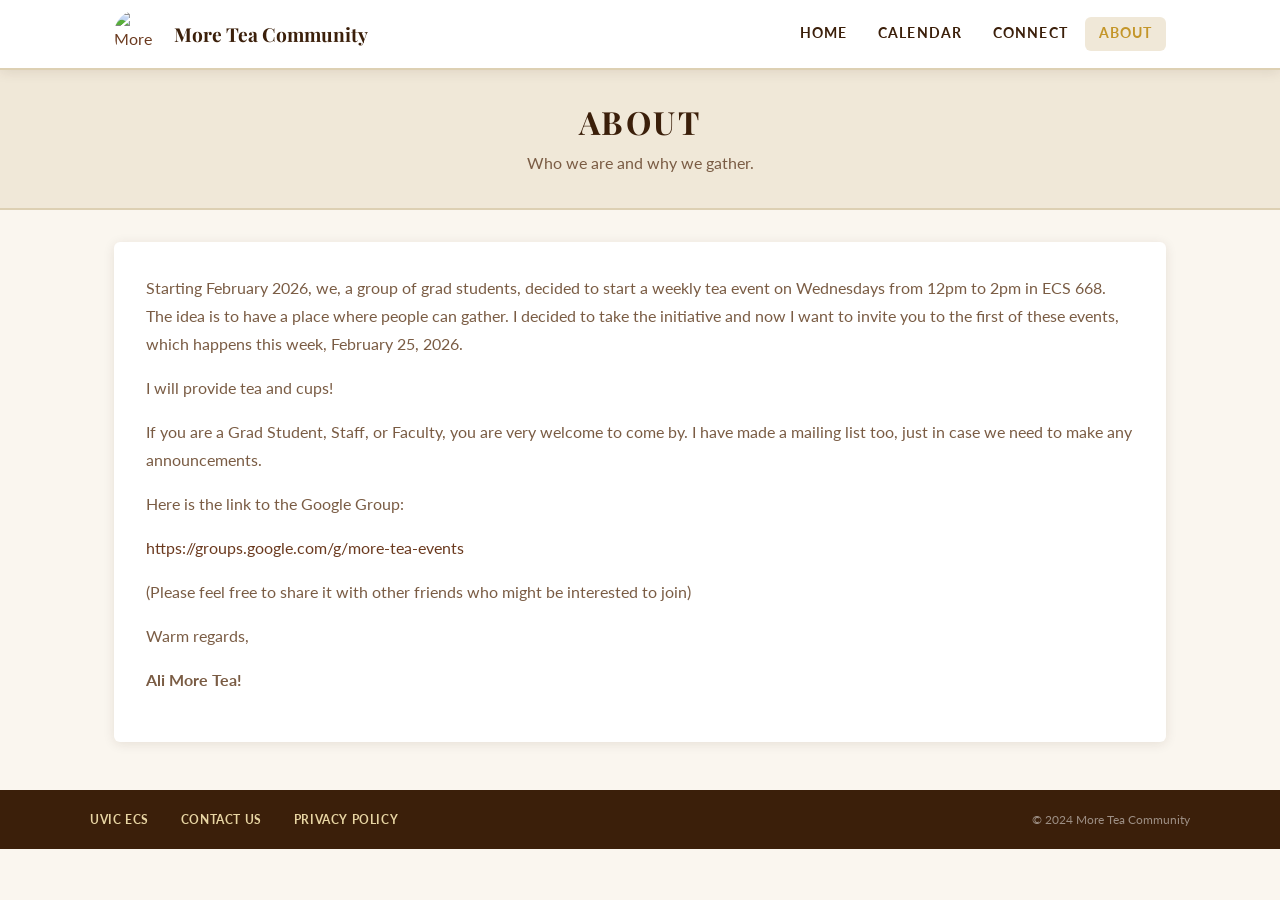
==== docs/about.html @ a793ab93 "Move about photo to homepage sidebar only - index.html: about card shows photo only, no text - about" ====
<!DOCTYPE html>
<html lang="en">
<head>
  <meta charset="UTF-8">
  <meta name="viewport" content="width=device-width, initial-scale=1">
  <title>About - More Tea Community</title>
  <link rel="preconnect" href="https://fonts.googleapis.com">
  <link rel="preconnect" href="https://fonts.gstatic.com" crossorigin>
  <link href="https://fonts.googleapis.com/css2?family=Playfair+Display:wght@400;700&family=Lato:wght@300;400;700&display=swap" rel="stylesheet">
  <link rel="stylesheet" href="css/style.css">
</head>
<body>

  <!-- NAVBAR -->
  <nav class="navbar">
    <div class="nav-container">
      <a href="index.html" class="nav-brand">
        <img src="images/logo.png" alt="More Tea Community Logo" class="nav-logo">
        <span class="nav-title">More Tea Community</span>
      </a>
      <button class="hamburger" id="hamburger" aria-label="Open menu" aria-expanded="false">
        <span></span><span></span><span></span>
      </button>
      <ul class="nav-links" id="nav-links">
        <li><a href="index.html">Home</a></li>
        <li><a href="calendar.html">Calendar</a></li>
        <li><a href="connect.html">Connect</a></li>
        <li><a href="about.html" class="active">About</a></li>
      </ul>
    </div>
  </nav>

  <!-- PAGE HERO -->
  <div class="page-hero">
    <h1>About</h1>
    <p>Who we are and why we gather.</p>
  </div>

  <!-- ABOUT CONTENT -->
  <div class="page-container full-width">
    <div class="about-content">

      <p>
        Starting February 2026, we, a group of grad students, decided to start a weekly tea event
        on Wednesdays from 12pm to 2pm in ECS 668. The idea is to have a place where people can gather.
        I decided to take the initiative and now I want to invite you to the first of these events,
        which happens this week, February 25, 2026.
      </p>

      <p>I will provide tea and cups!</p>

      <p>
        If you are a Grad Student, Staff, or Faculty, you are very welcome to come by.
        I have made a mailing list too, just in case we need to make any announcements.
      </p>

      <p>Here is the link to the Google Group:</p>

      <p>
        <a href="https://groups.google.com/g/more-tea-events" target="_blank" rel="noopener">
          https://groups.google.com/g/more-tea-events
        </a>
      </p>

      <p>(Please feel free to share it with other friends who might be interested to join)</p>

      <p>Warm regards,</p>
      <p><strong>Ali More Tea!</strong></p>

    </div>
  </div>

  <!-- FOOTER -->
  <footer>
    <div class="footer-container">
      <a href="https://www.uvic.ca/ecs/" target="_blank" rel="noopener">UVIC ECS</a>
      <a href="connect.html">Contact Us</a>
      <a href="#">Privacy Policy</a>
      <span>&copy; 2024 More Tea Community</span>
    </div>
  </footer>

  <script src="js/nav.js"></script>
</body>
</html>
---- docs/css/style.css ----
/* =============================================
   CSS VARIABLES
   ============================================= */
:root {
  --cream:       #faf6ef;
  --cream-dark:  #f0e8d8;
  --brown-dark:  #3b1f0a;
  --brown-mid:   #6b3a1f;
  --brown-light: #9c6644;
  --gold:        #c4962a;
  --gold-light:  #e8d5a3;
  --border:      #ddd0b3;
  --white:       #ffffff;
  --text:        #2e1a0e;
  --text-light:  #7a5c44;

  --font-heading: 'Playfair Display', Georgia, serif;
  --font-body:    'Lato', 'Helvetica Neue', Arial, sans-serif;

  --max-width: 1100px;
  --nav-height: 70px;
  --radius: 6px;
  --shadow: 0 2px 12px rgba(59, 31, 10, 0.10);
}

/* =============================================
   RESET & BASE
   ============================================= */
*, *::before, *::after {
  box-sizing: border-box;
  margin: 0;
  padding: 0;
}

html {
  font-size: 16px;
  scroll-behavior: smooth;
}

body {
  font-family: var(--font-body);
  background-color: var(--cream);
  color: var(--text);
  line-height: 1.6;
}

img {
  max-width: 100%;
  display: block;
}

a {
  color: var(--brown-mid);
  text-decoration: none;
}

a:hover {
  color: var(--gold);
}

h1, h2, h3, h4 {
  font-family: var(--font-heading);
  color: var(--brown-dark);
  line-height: 1.25;
}

/* =============================================
   NAVBAR
   ============================================= */
.navbar {
  position: sticky;
  top: 0;
  z-index: 100;
  background-color: var(--white);
  border-bottom: 2px solid var(--border);
  height: var(--nav-height);
  box-shadow: var(--shadow);
}

.nav-container {
  max-width: var(--max-width);
  margin: 0 auto;
  padding: 0 1.5rem;
  height: 100%;
  display: flex;
  align-items: center;
  justify-content: space-between;
}

.nav-brand {
  display: flex;
  align-items: center;
  gap: 0.75rem;
  text-decoration: none;
}

.nav-logo {
  height: 48px;
  width: 48px;
  border-radius: 50%;
  object-fit: cover;
}

.nav-title {
  font-family: var(--font-heading);
  font-size: 1.2rem;
  color: var(--brown-dark);
  font-weight: 700;
}

.nav-links {
  list-style: none;
  display: flex;
  gap: 0.25rem;
}

.nav-links a {
  display: block;
  padding: 0.4rem 0.85rem;
  font-size: 0.85rem;
  font-weight: 700;
  letter-spacing: 0.08em;
  text-transform: uppercase;
  color: var(--brown-dark);
  border-radius: var(--radius);
  transition: background 0.2s, color 0.2s;
}

.nav-links a:hover,
.nav-links a.active {
  background-color: var(--cream-dark);
  color: var(--gold);
}

/* Hamburger button - hidden on desktop */
.hamburger {
  display: none;
  flex-direction: column;
  justify-content: space-between;
  width: 26px;
  height: 18px;
  background: none;
  border: none;
  cursor: pointer;
  padding: 0;
}

.hamburger span {
  display: block;
  height: 2px;
  width: 100%;
  background-color: var(--brown-dark);
  border-radius: 2px;
  transition: transform 0.25s, opacity 0.25s;
}

.hamburger.active span:nth-child(1) { transform: translateY(8px) rotate(45deg); }
.hamburger.active span:nth-child(2) { opacity: 0; }
.hamburger.active span:nth-child(3) { transform: translateY(-8px) rotate(-45deg); }

/* =============================================
   HERO
   ============================================= */
.hero {
  width: 100%;
  min-height: 260px;
  display: flex;
  align-items: center;
  justify-content: center;
  text-align: center;
  padding: 3rem 1.5rem;

  background: linear-gradient(rgba(30,10,0,0.45), rgba(30,10,0,0.45)),
              url('../images/hero.png') center / cover no-repeat;
}

.hero-content h1 {
  font-family: var(--font-heading);
  font-size: clamp(1.6rem, 4vw, 2.8rem);
  color: var(--white);
  text-transform: uppercase;
  letter-spacing: 0.06em;
  margin-bottom: 0.5rem;
  text-shadow: 0 2px 8px rgba(0,0,0,0.4);
}

.hero-content p {
  font-size: clamp(1rem, 2vw, 1.25rem);
  color: var(--gold-light);
  margin-bottom: 0.25rem;
}

.hero-sub {
  font-size: 0.9rem !important;
  color: rgba(255,255,255,0.75) !important;
  margin-top: 0.5rem !important;
}

/* =============================================
   PAGE LAYOUT (2-column: main + sidebar)
   ============================================= */
.page-container {
  max-width: var(--max-width);
  margin: 2rem auto;
  padding: 0 1.5rem;
  display: grid;
  grid-template-columns: 1fr 300px;
  gap: 2rem;
  align-items: start;
}

.page-container.full-width {
  grid-template-columns: 1fr;
}

/* =============================================
   SECTION HEADINGS
   ============================================= */
.section-header {
  display: flex;
  align-items: center;
  justify-content: space-between;
  margin-bottom: 1rem;
  padding-bottom: 0.5rem;
  border-bottom: 2px solid var(--border);
}

.section-header h2 {
  font-size: 1.1rem;
  font-weight: 700;
  letter-spacing: 0.1em;
  text-transform: uppercase;
  color: var(--brown-dark);
}

/* =============================================
   CALENDAR
   ============================================= */
.calendar-section {
  background: var(--white);
  border-radius: var(--radius);
  padding: 1.5rem;
  box-shadow: var(--shadow);
}

.cal-nav {
  display: flex;
  align-items: center;
  gap: 0.75rem;
}

.cal-nav button {
  background: none;
  border: 1px solid var(--border);
  border-radius: var(--radius);
  width: 32px;
  height: 32px;
  cursor: pointer;
  font-size: 1.2rem;
  color: var(--brown-mid);
  display: flex;
  align-items: center;
  justify-content: center;
  transition: background 0.2s;
}

.cal-nav button:hover {
  background: var(--cream-dark);
}

#month-label {
  font-family: var(--font-heading);
  font-size: 1rem;
  font-weight: 700;
  color: var(--brown-dark);
  min-width: 140px;
  text-align: center;
}

.cal-grid {
  width: 100%;
  border-collapse: collapse;
  font-size: 0.875rem;
}

.cal-grid th {
  text-align: center;
  padding: 0.5rem 0.25rem;
  color: var(--text-light);
  font-weight: 700;
  font-size: 0.75rem;
  text-transform: uppercase;
  letter-spacing: 0.05em;
}

.cal-grid td {
  text-align: center;
  vertical-align: top;
  padding: 0.25rem;
  border: 1px solid var(--border);
  height: 52px;
  width: calc(100% / 7);
  cursor: default;
}

.cal-day {
  display: inline-block;
  width: 28px;
  height: 28px;
  line-height: 28px;
  border-radius: 50%;
  font-size: 0.875rem;
  color: var(--text);
}

.cal-grid td.other-month .cal-day {
  color: var(--border);
}

.cal-grid td.today .cal-day {
  background-color: var(--gold-light);
  color: var(--brown-dark);
  font-weight: 700;
}

.cal-grid td.has-event {
  cursor: pointer;
}

.cal-grid td.has-event .cal-day {
  background-color: var(--brown-dark);
  color: var(--white);
  font-weight: 700;
}

.cal-grid td.has-event:hover .cal-day {
  background-color: var(--gold);
}

.event-dot-row {
  display: flex;
  justify-content: center;
  gap: 3px;
  margin-top: 2px;
}

.event-dot {
  width: 5px;
  height: 5px;
  border-radius: 50%;
  background-color: var(--gold);
}

/* Event popup */
.event-popup {
  position: fixed;
  z-index: 200;
  background: var(--white);
  border: 1px solid var(--border);
  border-radius: var(--radius);
  box-shadow: 0 4px 20px rgba(59,31,10,0.18);
  padding: 1rem 1.25rem;
  max-width: 280px;
  min-width: 220px;
  display: none;
}

.event-popup.visible {
  display: block;
}

.event-popup-title {
  font-family: var(--font-heading);
  font-size: 1rem;
  color: var(--brown-dark);
  margin-bottom: 0.4rem;
}

.event-popup-detail {
  font-size: 0.82rem;
  color: var(--text-light);
  margin-bottom: 0.2rem;
}

.event-popup-close {
  position: absolute;
  top: 0.5rem;
  right: 0.6rem;
  background: none;
  border: none;
  cursor: pointer;
  font-size: 1rem;
  color: var(--text-light);
  line-height: 1;
}

.event-popup-close:hover {
  color: var(--brown-dark);
}

/* =============================================
   SIDEBAR
   ============================================= */
.sidebar {
  display: flex;
  flex-direction: column;
  gap: 1.5rem;
}

.sidebar-card {
  background: var(--white);
  border-radius: var(--radius);
  padding: 1.25rem;
  box-shadow: var(--shadow);
}

.sidebar-card h3 {
  font-size: 0.85rem;
  font-weight: 700;
  letter-spacing: 0.1em;
  text-transform: uppercase;
  color: var(--brown-dark);
  margin-bottom: 0.75rem;
  padding-bottom: 0.5rem;
  border-bottom: 2px solid var(--border);
}

.sidebar-card p {
  font-size: 0.85rem;
  color: var(--text-light);
  margin-bottom: 0.5rem;
}

/* =============================================
   FORMS
   ============================================= */
.join-form {
  display: flex;
  flex-direction: column;
  gap: 0.5rem;
  margin-bottom: 0.75rem;
}

.join-form label {
  font-size: 0.78rem;
  font-weight: 700;
  color: var(--brown-dark);
  text-transform: uppercase;
  letter-spacing: 0.05em;
}

.join-form input {
  padding: 0.5rem 0.75rem;
  border: 1px solid var(--border);
  border-radius: var(--radius);
  font-size: 0.875rem;
  font-family: var(--font-body);
  background: var(--cream);
  color: var(--text);
  transition: border-color 0.2s;
  min-height: 44px;
}

.join-form input:focus {
  outline: none;
  border-color: var(--gold);
}

/* =============================================
   BUTTONS
   ============================================= */
.btn {
  display: block;
  width: 100%;
  padding: 0.65rem 1rem;
  border: none;
  border-radius: var(--radius);
  font-family: var(--font-body);
  font-size: 0.8rem;
  font-weight: 700;
  letter-spacing: 0.08em;
  text-transform: uppercase;
  text-align: center;
  cursor: pointer;
  transition: background 0.2s, color 0.2s, transform 0.1s;
  min-height: 44px;
}

.btn:hover {
  transform: translateY(-1px);
}

.btn-primary {
  background-color: var(--brown-dark);
  color: var(--white);
}

.btn-primary:hover {
  background-color: var(--brown-mid);
  color: var(--white);
}

.btn-instagram {
  background-color: var(--gold-light);
  color: var(--brown-dark);
  margin-top: 0.5rem;
}

.btn-instagram:hover {
  background-color: var(--gold);
  color: var(--white);
}

.read-more {
  font-size: 0.8rem;
  font-weight: 700;
  color: var(--gold);
  text-transform: uppercase;
  letter-spacing: 0.05em;
}

.read-more:hover {
  color: var(--brown-mid);
}

/* =============================================
   ABOUT CARD PHOTO
   ============================================= */
.about-card img {
  width: 100%;
  border-radius: var(--radius);
  margin-bottom: 0.75rem;
  object-fit: cover;
  max-height: 160px;
}

/* =============================================
   FOOTER
   ============================================= */
footer {
  margin-top: 3rem;
  background-color: var(--brown-dark);
  padding: 1.25rem 1.5rem;
}

.footer-container {
  max-width: var(--max-width);
  margin: 0 auto;
  display: flex;
  flex-wrap: wrap;
  align-items: center;
  gap: 1rem 2rem;
  font-size: 0.8rem;
}

footer a {
  color: var(--gold-light);
  font-weight: 700;
  text-transform: uppercase;
  letter-spacing: 0.05em;
  font-size: 0.75rem;
}

footer a:hover {
  color: var(--gold);
}

footer span {
  color: rgba(255,255,255,0.5);
  font-size: 0.75rem;
  margin-left: auto;
}

/* =============================================
   PAGE HERO (inner pages)
   ============================================= */
.page-hero {
  background-color: var(--cream-dark);
  border-bottom: 2px solid var(--border);
  padding: 2rem 1.5rem;
  text-align: center;
}

.page-hero h1 {
  font-size: clamp(1.4rem, 3vw, 2rem);
  text-transform: uppercase;
  letter-spacing: 0.08em;
}

.page-hero p {
  color: var(--text-light);
  margin-top: 0.5rem;
}

/* =============================================
   CONNECT PAGE
   ============================================= */
.connect-grid {
  display: grid;
  grid-template-columns: 1fr 1fr;
  gap: 2rem;
  margin-top: 1rem;
}

.connect-card {
  background: var(--white);
  border-radius: var(--radius);
  padding: 1.5rem;
  box-shadow: var(--shadow);
}

.connect-card h2 {
  font-size: 1rem;
  text-transform: uppercase;
  letter-spacing: 0.1em;
  margin-bottom: 0.75rem;
  padding-bottom: 0.5rem;
  border-bottom: 2px solid var(--border);
}

.connect-card p {
  font-size: 0.9rem;
  color: var(--text-light);
  margin-bottom: 0.75rem;
}

.connect-form label {
  display: block;
  font-size: 0.78rem;
  font-weight: 700;
  color: var(--brown-dark);
  text-transform: uppercase;
  letter-spacing: 0.05em;
  margin-bottom: 0.25rem;
  margin-top: 0.75rem;
}

.connect-form input,
.connect-form textarea {
  width: 100%;
  padding: 0.5rem 0.75rem;
  border: 1px solid var(--border);
  border-radius: var(--radius);
  font-size: 0.875rem;
  font-family: var(--font-body);
  background: var(--cream);
  color: var(--text);
  transition: border-color 0.2s;
  min-height: 44px;
}

.connect-form textarea {
  min-height: 100px;
  resize: vertical;
}

.connect-form input:focus,
.connect-form textarea:focus {
  outline: none;
  border-color: var(--gold);
}

.connect-form .btn {
  margin-top: 1rem;
}

.social-links {
  display: flex;
  flex-direction: column;
  gap: 0.75rem;
  margin-top: 0.75rem;
}

/* =============================================
   ABOUT PAGE
   ============================================= */
.about-content {
  background: var(--white);
  border-radius: var(--radius);
  padding: 2rem;
  box-shadow: var(--shadow);
}

.about-content h2 {
  font-size: 1.4rem;
  margin-bottom: 1rem;
}

.about-content p {
  color: var(--text-light);
  margin-bottom: 1rem;
  line-height: 1.75;
}

.about-photos {
  display: grid;
  grid-template-columns: repeat(auto-fill, minmax(220px, 1fr));
  gap: 1rem;
  margin-top: 1.5rem;
}

.about-photos img {
  width: 100%;
  border-radius: var(--radius);
  object-fit: cover;
  height: 180px;
}

/* =============================================
   ARCHIVE PAGE
   ============================================= */
.archive-list {
  display: flex;
  flex-direction: column;
  gap: 1rem;
}

.archive-item {
  background: var(--white);
  border-radius: var(--radius);
  padding: 1.25rem 1.5rem;
  box-shadow: var(--shadow);
  display: flex;
  gap: 1.5rem;
  align-items: flex-start;
}

.archive-date {
  min-width: 60px;
  text-align: center;
  background: var(--brown-dark);
  color: var(--white);
  border-radius: var(--radius);
  padding: 0.5rem;
}

.archive-date .day {
  display: block;
  font-size: 1.4rem;
  font-family: var(--font-heading);
  font-weight: 700;
  line-height: 1;
}

.archive-date .month {
  display: block;
  font-size: 0.7rem;
  text-transform: uppercase;
  letter-spacing: 0.05em;
  color: var(--gold-light);
}

.archive-info h3 {
  font-size: 1rem;
  margin-bottom: 0.25rem;
}

.archive-info p {
  font-size: 0.85rem;
  color: var(--text-light);
}

/* =============================================
   MEDIA QUERIES - TABLET (601px - 1024px)
   ============================================= */
@media (max-width: 1024px) {
  .page-container {
    grid-template-columns: 1fr 260px;
  }

  .connect-grid {
    grid-template-columns: 1fr;
  }
}

/* =============================================
   MEDIA QUERIES - MOBILE (max 600px)
   ============================================= */
@media (max-width: 600px) {
  /* Navbar: show hamburger, hide links by default */
  .hamburger {
    display: flex;
  }

  .nav-links {
    display: none;
    position: absolute;
    top: var(--nav-height);
    left: 0;
    right: 0;
    background: var(--white);
    border-bottom: 2px solid var(--border);
    flex-direction: column;
    padding: 0.75rem 1rem;
    gap: 0;
    box-shadow: var(--shadow);
  }

  .nav-links.open {
    display: flex;
  }

  .nav-links a {
    padding: 0.75rem 0.5rem;
    border-radius: 0;
    border-bottom: 1px solid var(--cream-dark);
    font-size: 0.95rem;
  }

  .nav-title {
    font-size: 1rem;
  }

  /* Single column layout */
  .page-container {
    grid-template-columns: 1fr;
    gap: 1.5rem;
  }

  /* Sidebar stacks below main content */
  .sidebar {
    order: 2;
  }

  .main-content {
    order: 1;
  }

  /* Calendar: smaller cells */
  .cal-grid td {
    height: 40px;
    padding: 0.15rem;
  }

  .cal-day {
    width: 24px;
    height: 24px;
    line-height: 24px;
    font-size: 0.75rem;
  }

  .event-dot {
    width: 4px;
    height: 4px;
  }

  /* Hero */
  .hero {
    min-height: 180px;
    padding: 2rem 1rem;
  }

  /* Footer stack */
  .footer-container {
    flex-direction: column;
    align-items: flex-start;
    gap: 0.75rem;
  }

  footer span {
    margin-left: 0;
  }

  /* Archive */
  .archive-item {
    flex-direction: column;
    gap: 0.75rem;
  }

  .archive-date {
    display: flex;
    align-items: center;
    gap: 0.5rem;
    padding: 0.4rem 0.75rem;
  }

  .archive-date .day {
    font-size: 1rem;
  }
}
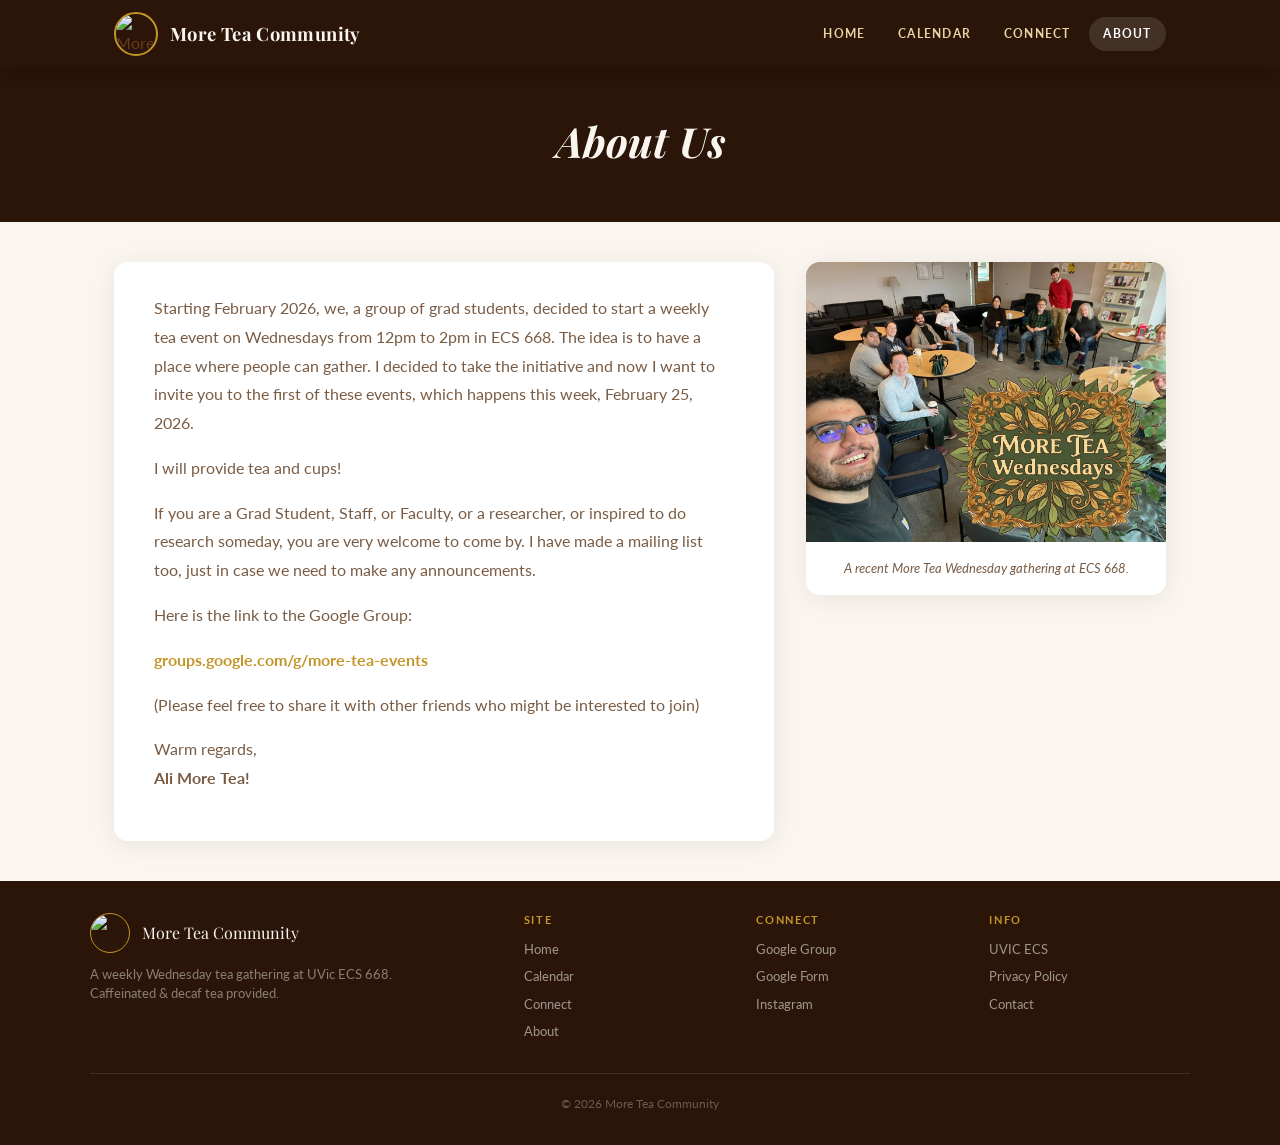
==== commit d991147c: "Fix image paths for GitHub Pages Copy images into docs/images/ and update all references — ../main_p" ====
--- a/docs/about.html
+++ b/docs/about.html
@@ -6,7 +6,7 @@
   <title>About - More Tea Community</title>
   <link rel="preconnect" href="https://fonts.googleapis.com">
   <link rel="preconnect" href="https://fonts.gstatic.com" crossorigin>
-  <link href="https://fonts.googleapis.com/css2?family=Playfair+Display:wght@400;700&family=Lato:wght@300;400;700&display=swap" rel="stylesheet">
+  <link href="https://fonts.googleapis.com/css2?family=Playfair+Display:ital,wght@0,400;0,700;1,400;1,700&family=Lato:wght@300;400;700&display=swap" rel="stylesheet">
   <link rel="stylesheet" href="css/style.css">
 </head>
 <body>
@@ -32,51 +32,68 @@
 
   <!-- PAGE HERO -->
   <div class="page-hero">
-    <h1>About</h1>
-    <p>Who we are and why we gather.</p>
+    <h1>About Us</h1>
   </div>
 
   <!-- ABOUT CONTENT -->
-  <div class="page-container full-width">
-    <div class="about-content">
+  <div class="page-container full-width" style="max-width: 1100px;">
+    <div class="about-layout">
 
-      <p>
-        Starting February 2026, we, a group of grad students, decided to start a weekly tea event
-        on Wednesdays from 12pm to 2pm in ECS 668. The idea is to have a place where people can gather.
-        I decided to take the initiative and now I want to invite you to the first of these events,
-        which happens this week, February 25, 2026.
-      </p>
+      <div class="about-body">
+        <p>Starting February 2026, we, a group of grad students, decided to start a weekly tea event on Wednesdays from 12pm to 2pm in ECS 668. The idea is to have a place where people can gather. I decided to take the initiative and now I want to invite you to the first of these events, which happens this week, February 25, 2026.</p>
+        <p>I will provide tea and cups!</p>
+        <p>If you are a Grad Student, Staff, or Faculty, or a researcher, or inspired to do research someday, you are very welcome to come by. I have made a mailing list too, just in case we need to make any announcements.</p>
+        <p>Here is the link to the Google Group:</p>
+        <p><a href="https://groups.google.com/g/more-tea-events" target="_blank" rel="noopener">groups.google.com/g/more-tea-events</a></p>
+        <p>(Please feel free to share it with other friends who might be interested to join)</p>
+        <p>Warm regards,<br><strong>Ali More Tea!</strong></p>
+      </div>
 
-      <p>I will provide tea and cups!</p>
-
-      <p>
-        If you are a Grad Student, Staff, or Faculty, you are very welcome to come by.
-        I have made a mailing list too, just in case we need to make any announcements.
-      </p>
-
-      <p>Here is the link to the Google Group:</p>
-
-      <p>
-        <a href="https://groups.google.com/g/more-tea-events" target="_blank" rel="noopener">
-          https://groups.google.com/g/more-tea-events
-        </a>
-      </p>
-
-      <p>(Please feel free to share it with other friends who might be interested to join)</p>
-
-      <p>Warm regards,</p>
-      <p><strong>Ali More Tea!</strong></p>
+      <div>
+        <div class="about-photo-card">
+          <img src="images/about_us_photo.jpg" alt="More Tea Community gathering">
+          <p class="about-photo-caption">A recent More Tea Wednesday gathering at ECS 668.</p>
+        </div>
+      </div>
 
     </div>
   </div>
 
   <!-- FOOTER -->
   <footer>
-    <div class="footer-container">
-      <a href="https://www.uvic.ca/ecs/" target="_blank" rel="noopener">UVIC ECS</a>
-      <a href="connect.html">Contact Us</a>
-      <a href="#">Privacy Policy</a>
-      <span>&copy; 2024 More Tea Community</span>
+    <div class="footer-inner">
+      <div>
+        <div class="footer-brand">
+          <img src="images/logo.png" alt="More Tea Community Logo">
+          <span>More Tea Community</span>
+        </div>
+        <p class="footer-tagline">
+          A weekly Wednesday tea gathering at UVic ECS 668.<br>
+          Caffeinated &amp; decaf tea provided.
+        </p>
+      </div>
+      <div class="footer-col">
+        <h4>Site</h4>
+        <a href="index.html">Home</a>
+        <a href="calendar.html">Calendar</a>
+        <a href="connect.html">Connect</a>
+        <a href="about.html">About</a>
+      </div>
+      <div class="footer-col">
+        <h4>Connect</h4>
+        <a href="https://groups.google.com/g/more-tea-events" target="_blank" rel="noopener">Google Group</a>
+        <a href="https://forms.gle/kcf3Vxw85UXemDen9" target="_blank" rel="noopener">Google Form</a>
+        <a href="https://www.instagram.com/more_tea_communi_tea" target="_blank" rel="noopener">Instagram</a>
+      </div>
+      <div class="footer-col">
+        <h4>Info</h4>
+        <a href="https://www.uvic.ca/ecs/" target="_blank" rel="noopener">UVIC ECS</a>
+        <a href="#">Privacy Policy</a>
+        <a href="connect.html">Contact</a>
+      </div>
+    </div>
+    <div class="footer-bottom">
+      &copy; 2026 More Tea Community
     </div>
   </footer>
 
--- a/docs/css/style.css
+++ b/docs/css/style.css
@@ -2,25 +2,28 @@
    CSS VARIABLES
    ============================================= */
 :root {
-  --cream:       #faf6ef;
-  --cream-dark:  #f0e8d8;
-  --brown-dark:  #3b1f0a;
-  --brown-mid:   #6b3a1f;
-  --brown-light: #9c6644;
-  --gold:        #c4962a;
-  --gold-light:  #e8d5a3;
-  --border:      #ddd0b3;
-  --white:       #ffffff;
-  --text:        #2e1a0e;
-  --text-light:  #7a5c44;
+  --cream:        #faf6ef;
+  --cream-dark:   #f0e8d8;
+  --brown-dark:   #2a1508;
+  --brown-mid:    #6b3a1f;
+  --brown-light:  #9c6644;
+  --gold:         #c4962a;
+  --gold-light:   #e8d5a3;
+  --border:       #e0d4b8;
+  --white:        #ffffff;
+  --text:         #2e1a0e;
+  --text-light:   #7a5c44;
+  --text-muted:   #b08060;
 
   --font-heading: 'Playfair Display', Georgia, serif;
   --font-body:    'Lato', 'Helvetica Neue', Arial, sans-serif;
 
-  --max-width: 1100px;
-  --nav-height: 70px;
-  --radius: 6px;
-  --shadow: 0 2px 12px rgba(59, 31, 10, 0.10);
+  --max-width:    1100px;
+  --nav-height:   68px;
+  --radius:       14px;
+  --radius-sm:    8px;
+  --shadow:       0 4px 24px rgba(42, 21, 8, 0.08);
+  --shadow-md:    0 8px 32px rgba(42, 21, 8, 0.13);
 }
 
 /* =============================================
@@ -41,7 +44,7 @@
   font-family: var(--font-body);
   background-color: var(--cream);
   color: var(--text);
-  line-height: 1.6;
+  line-height: 1.65;
 }
 
 img {
@@ -52,16 +55,15 @@
 a {
   color: var(--brown-mid);
   text-decoration: none;
-}
-
-a:hover {
-  color: var(--gold);
-}
+  transition: color 0.2s;
+}
+
+a:hover { color: var(--gold); }
 
 h1, h2, h3, h4 {
   font-family: var(--font-heading);
   color: var(--brown-dark);
-  line-height: 1.25;
+  line-height: 1.2;
 }
 
 /* =============================================
@@ -71,10 +73,9 @@
   position: sticky;
   top: 0;
   z-index: 100;
-  background-color: var(--white);
-  border-bottom: 2px solid var(--border);
+  background-color: var(--brown-dark);
   height: var(--nav-height);
-  box-shadow: var(--shadow);
+  box-shadow: 0 2px 16px rgba(0,0,0,0.25);
 }
 
 .nav-container {
@@ -95,17 +96,19 @@
 }
 
 .nav-logo {
-  height: 48px;
-  width: 48px;
+  height: 44px;
+  width: 44px;
   border-radius: 50%;
   object-fit: cover;
+  border: 2px solid var(--gold);
 }
 
 .nav-title {
   font-family: var(--font-heading);
-  font-size: 1.2rem;
-  color: var(--brown-dark);
-  font-weight: 700;
+  font-size: 1.15rem;
+  color: var(--cream);
+  font-weight: 700;
+  letter-spacing: 0.02em;
 }
 
 .nav-links {
@@ -116,23 +119,22 @@
 
 .nav-links a {
   display: block;
-  padding: 0.4rem 0.85rem;
-  font-size: 0.85rem;
-  font-weight: 700;
-  letter-spacing: 0.08em;
+  padding: 0.4rem 0.9rem;
+  font-size: 0.78rem;
+  font-weight: 700;
+  letter-spacing: 0.1em;
   text-transform: uppercase;
-  color: var(--brown-dark);
-  border-radius: var(--radius);
+  color: var(--gold-light);
+  border-radius: 50px;
   transition: background 0.2s, color 0.2s;
 }
 
 .nav-links a:hover,
 .nav-links a.active {
-  background-color: var(--cream-dark);
-  color: var(--gold);
-}
-
-/* Hamburger button - hidden on desktop */
+  background-color: rgba(255,255,255,0.12);
+  color: var(--white);
+}
+
 .hamburger {
   display: none;
   flex-direction: column;
@@ -149,7 +151,7 @@
   display: block;
   height: 2px;
   width: 100%;
-  background-color: var(--brown-dark);
+  background-color: var(--cream);
   border-radius: 2px;
   transition: transform 0.25s, opacity 0.25s;
 }
@@ -159,41 +161,37 @@
 .hamburger.active span:nth-child(3) { transform: translateY(-8px) rotate(-45deg); }
 
 /* =============================================
-   HERO
+   HERO SECTION (homepage)
    ============================================= */
 .hero {
+  position: relative;
+  height: calc(100vh - var(--nav-height));
+  overflow: hidden;
+  background-color: var(--brown-dark);
+}
+
+.hero img {
   width: 100%;
-  min-height: 260px;
-  display: flex;
-  align-items: center;
-  justify-content: center;
-  text-align: center;
-  padding: 3rem 1.5rem;
-
-  background: linear-gradient(rgba(30,10,0,0.45), rgba(30,10,0,0.45)),
-              url('../images/hero.png') center / cover no-repeat;
-}
-
-.hero-content h1 {
-  font-family: var(--font-heading);
-  font-size: clamp(1.6rem, 4vw, 2.8rem);
-  color: var(--white);
-  text-transform: uppercase;
-  letter-spacing: 0.06em;
-  margin-bottom: 0.5rem;
-  text-shadow: 0 2px 8px rgba(0,0,0,0.4);
-}
-
-.hero-content p {
-  font-size: clamp(1rem, 2vw, 1.25rem);
-  color: var(--gold-light);
-  margin-bottom: 0.25rem;
-}
-
-.hero-sub {
-  font-size: 0.9rem !important;
-  color: rgba(255,255,255,0.75) !important;
-  margin-top: 0.5rem !important;
+  height: 100%;
+  object-fit: contain;
+  display: block;
+  background-color: var(--brown-dark);
+}
+
+.scroll-hint {
+  position: absolute;
+  bottom: 2rem;
+  left: 50%;
+  transform: translateX(-50%);
+  color: white;
+  opacity: 0.75;
+  animation: scrollBounce 2s ease-in-out infinite;
+  filter: drop-shadow(0 2px 4px rgba(0,0,0,0.4));
+}
+
+@keyframes scrollBounce {
+  0%, 100% { transform: translateX(-50%) translateY(0); }
+  50%       { transform: translateX(-50%) translateY(10px); }
 }
 
 /* =============================================
@@ -201,7 +199,7 @@
    ============================================= */
 .page-container {
   max-width: var(--max-width);
-  margin: 2rem auto;
+  margin: 2.5rem auto;
   padding: 0 1.5rem;
   display: grid;
   grid-template-columns: 1fr 300px;
@@ -214,23 +212,85 @@
 }
 
 /* =============================================
-   SECTION HEADINGS
-   ============================================= */
-.section-header {
+   CALENDAR + JOIN SECTION (floral background)
+   ============================================= */
+.cal-join-section {
+  background-image: url('../images/background.png');
+  background-size: cover;
+  background-position: top center;
+  background-repeat: no-repeat;
+  padding: 3.5rem 1.5rem;
+}
+
+.cal-join-inner {
+  max-width: var(--max-width);
+  margin: 0 auto;
+  display: grid;
+  grid-template-columns: 1fr 260px;
+  gap: 2rem;
+  align-items: start;
+}
+
+/* Calendar card sits on top of the background */
+.cal-card {
+  background: rgba(255, 255, 255, 0.82);
+  backdrop-filter: blur(2px);
+  border-radius: var(--radius);
+  padding: 1.5rem;
+  box-shadow: var(--shadow-md);
+}
+
+.cal-card .cal-header {
   display: flex;
   align-items: center;
   justify-content: space-between;
   margin-bottom: 1rem;
-  padding-bottom: 0.5rem;
-  border-bottom: 2px solid var(--border);
-}
-
-.section-header h2 {
+}
+
+.cal-card #month-label {
+  font-family: var(--font-heading);
   font-size: 1.1rem;
   font-weight: 700;
-  letter-spacing: 0.1em;
+  color: var(--brown-dark);
+}
+
+/* Join panel card */
+.join-panel {
+  background: rgba(255, 255, 255, 0.88);
+  backdrop-filter: blur(2px);
+  border-radius: var(--radius);
+  padding: 1.5rem;
+  box-shadow: var(--shadow-md);
+}
+
+.join-panel-label {
+  font-size: 0.68rem;
+  font-weight: 700;
+  letter-spacing: 0.18em;
   text-transform: uppercase;
-  color: var(--brown-dark);
+  color: var(--brown-light);
+  margin-bottom: 1rem;
+  padding-bottom: 0.6rem;
+  border-bottom: 1px solid var(--border);
+}
+
+/* =============================================
+   SECTION LABELS
+   ============================================= */
+.section-label {
+  font-size: 0.7rem;
+  font-weight: 700;
+  letter-spacing: 0.18em;
+  text-transform: uppercase;
+  color: var(--gold);
+  margin-bottom: 0.5rem;
+}
+
+.section-heading {
+  font-family: var(--font-heading);
+  font-size: 1.3rem;
+  color: var(--brown-dark);
+  margin-bottom: 1.25rem;
 }
 
 /* =============================================
@@ -241,31 +301,41 @@
   border-radius: var(--radius);
   padding: 1.5rem;
   box-shadow: var(--shadow);
+  margin-bottom: 1.5rem;
+}
+
+.cal-header {
+  display: flex;
+  align-items: center;
+  justify-content: space-between;
+  margin-bottom: 1.25rem;
 }
 
 .cal-nav {
   display: flex;
   align-items: center;
-  gap: 0.75rem;
+  gap: 0.5rem;
 }
 
 .cal-nav button {
-  background: none;
-  border: 1px solid var(--border);
-  border-radius: var(--radius);
+  background: var(--cream-dark);
+  border: none;
+  border-radius: 50%;
   width: 32px;
   height: 32px;
   cursor: pointer;
-  font-size: 1.2rem;
+  font-size: 1.1rem;
   color: var(--brown-mid);
   display: flex;
   align-items: center;
   justify-content: center;
-  transition: background 0.2s;
+  transition: background 0.2s, color 0.2s;
+  line-height: 1;
 }
 
 .cal-nav button:hover {
-  background: var(--cream-dark);
+  background: var(--gold-light);
+  color: var(--brown-dark);
 }
 
 #month-label {
@@ -273,7 +343,7 @@
   font-size: 1rem;
   font-weight: 700;
   color: var(--brown-dark);
-  min-width: 140px;
+  min-width: 130px;
   text-align: center;
 }
 
@@ -285,32 +355,34 @@
 
 .cal-grid th {
   text-align: center;
-  padding: 0.5rem 0.25rem;
-  color: var(--text-light);
-  font-weight: 700;
-  font-size: 0.75rem;
+  padding: 0.4rem 0.2rem;
+  color: var(--text-muted);
+  font-weight: 700;
+  font-size: 0.7rem;
   text-transform: uppercase;
-  letter-spacing: 0.05em;
+  letter-spacing: 0.08em;
 }
 
 .cal-grid td {
   text-align: center;
-  vertical-align: top;
-  padding: 0.25rem;
-  border: 1px solid var(--border);
-  height: 52px;
+  vertical-align: middle;
+  padding: 0.2rem;
+  border: none;
+  height: 48px;
   width: calc(100% / 7);
   cursor: default;
 }
 
 .cal-day {
-  display: inline-block;
-  width: 28px;
-  height: 28px;
-  line-height: 28px;
+  display: inline-flex;
+  align-items: center;
+  justify-content: center;
+  width: 34px;
+  height: 34px;
   border-radius: 50%;
   font-size: 0.875rem;
   color: var(--text);
+  transition: background 0.15s, color 0.15s;
 }
 
 .cal-grid td.other-month .cal-day {
@@ -335,6 +407,7 @@
 
 .cal-grid td.has-event:hover .cal-day {
   background-color: var(--gold);
+  color: var(--white);
 }
 
 .event-dot-row {
@@ -345,8 +418,8 @@
 }
 
 .event-dot {
-  width: 5px;
-  height: 5px;
+  width: 4px;
+  height: 4px;
   border-radius: 50%;
   background-color: var(--gold);
 }
@@ -358,22 +431,20 @@
   background: var(--white);
   border: 1px solid var(--border);
   border-radius: var(--radius);
-  box-shadow: 0 4px 20px rgba(59,31,10,0.18);
-  padding: 1rem 1.25rem;
-  max-width: 280px;
-  min-width: 220px;
+  box-shadow: var(--shadow-md);
+  padding: 1.25rem 1.5rem;
+  max-width: 290px;
+  min-width: 230px;
   display: none;
 }
 
-.event-popup.visible {
-  display: block;
-}
+.event-popup.visible { display: block; }
 
 .event-popup-title {
   font-family: var(--font-heading);
   font-size: 1rem;
   color: var(--brown-dark);
-  margin-bottom: 0.4rem;
+  margin-bottom: 0.5rem;
 }
 
 .event-popup-detail {
@@ -384,403 +455,444 @@
 
 .event-popup-close {
   position: absolute;
-  top: 0.5rem;
-  right: 0.6rem;
+  top: 0.6rem;
+  right: 0.75rem;
   background: none;
   border: none;
   cursor: pointer;
   font-size: 1rem;
-  color: var(--text-light);
+  color: var(--text-muted);
   line-height: 1;
 }
 
-.event-popup-close:hover {
-  color: var(--brown-dark);
-}
-
-/* =============================================
-   SIDEBAR
-   ============================================= */
-.sidebar {
-  display: flex;
-  flex-direction: column;
-  gap: 1.5rem;
-}
-
-.sidebar-card {
-  background: var(--white);
-  border-radius: var(--radius);
-  padding: 1.25rem;
-  box-shadow: var(--shadow);
-}
-
-.sidebar-card h3 {
-  font-size: 0.85rem;
-  font-weight: 700;
-  letter-spacing: 0.1em;
-  text-transform: uppercase;
-  color: var(--brown-dark);
-  margin-bottom: 0.75rem;
-  padding-bottom: 0.5rem;
-  border-bottom: 2px solid var(--border);
-}
-
-.sidebar-card p {
-  font-size: 0.85rem;
-  color: var(--text-light);
-  margin-bottom: 0.5rem;
-}
-
-/* =============================================
-   FORMS
-   ============================================= */
-.join-form {
-  display: flex;
-  flex-direction: column;
-  gap: 0.5rem;
-  margin-bottom: 0.75rem;
-}
-
-.join-form label {
-  font-size: 0.78rem;
-  font-weight: 700;
-  color: var(--brown-dark);
-  text-transform: uppercase;
-  letter-spacing: 0.05em;
-}
-
-.join-form input {
-  padding: 0.5rem 0.75rem;
-  border: 1px solid var(--border);
-  border-radius: var(--radius);
-  font-size: 0.875rem;
-  font-family: var(--font-body);
-  background: var(--cream);
-  color: var(--text);
-  transition: border-color 0.2s;
-  min-height: 44px;
-}
-
-.join-form input:focus {
-  outline: none;
-  border-color: var(--gold);
-}
-
-/* =============================================
-   BUTTONS
-   ============================================= */
-.btn {
-  display: block;
-  width: 100%;
-  padding: 0.65rem 1rem;
-  border: none;
-  border-radius: var(--radius);
-  font-family: var(--font-body);
-  font-size: 0.8rem;
-  font-weight: 700;
-  letter-spacing: 0.08em;
-  text-transform: uppercase;
-  text-align: center;
-  cursor: pointer;
-  transition: background 0.2s, color 0.2s, transform 0.1s;
-  min-height: 44px;
-}
-
-.btn:hover {
-  transform: translateY(-1px);
-}
-
-.btn-primary {
-  background-color: var(--brown-dark);
-  color: var(--white);
-}
-
-.btn-primary:hover {
-  background-color: var(--brown-mid);
-  color: var(--white);
-}
-
-.btn-instagram {
-  background-color: var(--gold-light);
-  color: var(--brown-dark);
-  margin-top: 0.5rem;
-}
-
-.btn-instagram:hover {
-  background-color: var(--gold);
-  color: var(--white);
-}
-
-.read-more {
-  font-size: 0.8rem;
-  font-weight: 700;
-  color: var(--gold);
-  text-transform: uppercase;
-  letter-spacing: 0.05em;
-}
-
-.read-more:hover {
-  color: var(--brown-mid);
-}
-
-/* =============================================
-   ABOUT CARD PHOTO
-   ============================================= */
-.about-card img {
-  width: 100%;
-  border-radius: var(--radius);
-  margin-bottom: 0.75rem;
-  object-fit: cover;
-  max-height: 160px;
-}
-
-/* =============================================
-   FOOTER
-   ============================================= */
-footer {
-  margin-top: 3rem;
-  background-color: var(--brown-dark);
-  padding: 1.25rem 1.5rem;
-}
-
-.footer-container {
-  max-width: var(--max-width);
-  margin: 0 auto;
-  display: flex;
-  flex-wrap: wrap;
-  align-items: center;
-  gap: 1rem 2rem;
-  font-size: 0.8rem;
-}
-
-footer a {
-  color: var(--gold-light);
-  font-weight: 700;
-  text-transform: uppercase;
-  letter-spacing: 0.05em;
-  font-size: 0.75rem;
-}
-
-footer a:hover {
-  color: var(--gold);
-}
-
-footer span {
-  color: rgba(255,255,255,0.5);
-  font-size: 0.75rem;
-  margin-left: auto;
-}
-
-/* =============================================
-   PAGE HERO (inner pages)
-   ============================================= */
-.page-hero {
-  background-color: var(--cream-dark);
-  border-bottom: 2px solid var(--border);
-  padding: 2rem 1.5rem;
-  text-align: center;
-}
-
-.page-hero h1 {
-  font-size: clamp(1.4rem, 3vw, 2rem);
-  text-transform: uppercase;
-  letter-spacing: 0.08em;
-}
-
-.page-hero p {
-  color: var(--text-light);
-  margin-top: 0.5rem;
-}
-
-/* =============================================
-   CONNECT PAGE
-   ============================================= */
-.connect-grid {
-  display: grid;
-  grid-template-columns: 1fr 1fr;
-  gap: 2rem;
-  margin-top: 1rem;
-}
-
-.connect-card {
+.event-popup-close:hover { color: var(--brown-dark); }
+
+/* =============================================
+   FEATURED GATHERINGS
+   ============================================= */
+.featured-section {
   background: var(--white);
   border-radius: var(--radius);
   padding: 1.5rem;
   box-shadow: var(--shadow);
 }
 
-.connect-card h2 {
-  font-size: 1rem;
-  text-transform: uppercase;
-  letter-spacing: 0.1em;
-  margin-bottom: 0.75rem;
-  padding-bottom: 0.5rem;
-  border-bottom: 2px solid var(--border);
-}
-
-.connect-card p {
-  font-size: 0.9rem;
-  color: var(--text-light);
-  margin-bottom: 0.75rem;
-}
-
-.connect-form label {
-  display: block;
-  font-size: 0.78rem;
-  font-weight: 700;
-  color: var(--brown-dark);
-  text-transform: uppercase;
-  letter-spacing: 0.05em;
-  margin-bottom: 0.25rem;
-  margin-top: 0.75rem;
-}
-
-.connect-form input,
-.connect-form textarea {
-  width: 100%;
-  padding: 0.5rem 0.75rem;
-  border: 1px solid var(--border);
-  border-radius: var(--radius);
-  font-size: 0.875rem;
-  font-family: var(--font-body);
-  background: var(--cream);
-  color: var(--text);
-  transition: border-color 0.2s;
-  min-height: 44px;
-}
-
-.connect-form textarea {
-  min-height: 100px;
-  resize: vertical;
-}
-
-.connect-form input:focus,
-.connect-form textarea:focus {
-  outline: none;
-  border-color: var(--gold);
-}
-
-.connect-form .btn {
-  margin-top: 1rem;
-}
-
-.social-links {
+.gathering-list {
   display: flex;
   flex-direction: column;
   gap: 0.75rem;
+  margin-top: 1rem;
+}
+
+.gathering-item {
+  display: flex;
+  align-items: center;
+  gap: 1rem;
+  padding: 0.75rem 1rem;
+  background: var(--cream);
+  border-radius: var(--radius-sm);
+  border-left: 3px solid var(--gold);
+}
+
+.gathering-date-badge {
+  min-width: 44px;
+  text-align: center;
+  background: var(--brown-dark);
+  color: var(--white);
+  border-radius: var(--radius-sm);
+  padding: 0.4rem 0.5rem;
+  line-height: 1.1;
+}
+
+.gathering-date-badge .g-day {
+  display: block;
+  font-family: var(--font-heading);
+  font-size: 1.3rem;
+  font-weight: 700;
+}
+
+.gathering-date-badge .g-month {
+  display: block;
+  font-size: 0.62rem;
+  text-transform: uppercase;
+  letter-spacing: 0.06em;
+  color: var(--gold-light);
+}
+
+.gathering-info {
+  flex: 1;
+}
+
+.gathering-info strong {
+  display: block;
+  font-size: 0.88rem;
+  color: var(--brown-dark);
+  margin-bottom: 0.15rem;
+}
+
+.gathering-info span {
+  font-size: 0.78rem;
+  color: var(--text-light);
+}
+
+/* =============================================
+   SIDEBAR
+   ============================================= */
+.sidebar {
+  display: flex;
+  flex-direction: column;
+  gap: 1.5rem;
+}
+
+.sidebar-card {
+  background: var(--white);
+  border-radius: var(--radius);
+  padding: 1.5rem;
+  box-shadow: var(--shadow);
+}
+
+.sidebar-card h3 {
+  font-family: var(--font-heading);
+  font-size: 1.1rem;
+  color: var(--brown-dark);
+  margin-bottom: 0.5rem;
+}
+
+.sidebar-card .card-sub {
+  font-size: 0.82rem;
+  color: var(--text-light);
+  margin-bottom: 1.25rem;
+  line-height: 1.5;
+}
+
+/* =============================================
+   BUTTONS
+   ============================================= */
+.btn {
+  display: flex;
+  align-items: center;
+  justify-content: center;
+  gap: 0.5rem;
+  width: 100%;
+  padding: 0.75rem 1.25rem;
+  border: none;
+  border-radius: 50px;
+  font-family: var(--font-body);
+  font-size: 0.82rem;
+  font-weight: 700;
+  letter-spacing: 0.07em;
+  text-transform: uppercase;
+  text-align: center;
+  cursor: pointer;
+  transition: background 0.2s, color 0.2s, transform 0.15s, box-shadow 0.2s;
+  min-height: 46px;
+  margin-bottom: 0.6rem;
+  text-decoration: none;
+}
+
+.btn:last-child { margin-bottom: 0; }
+
+.btn:hover {
+  transform: translateY(-2px);
+  box-shadow: 0 4px 16px rgba(42, 21, 8, 0.15);
+}
+
+.btn-primary {
+  background-color: var(--brown-dark);
+  color: var(--white);
+}
+
+.btn-primary:hover {
+  background-color: var(--brown-mid);
+  color: var(--white);
+}
+
+.btn-secondary {
+  background-color: var(--cream-dark);
+  color: var(--brown-dark);
+  border: 1.5px solid var(--border);
+}
+
+.btn-secondary:hover {
+  background-color: var(--gold-light);
+  color: var(--brown-dark);
+}
+
+.btn-instagram {
+  background: linear-gradient(135deg, #f09433 0%, #e6683c 25%, #dc2743 50%, #cc2366 75%, #bc1888 100%);
+  color: var(--white);
+}
+
+.btn-instagram:hover {
+  filter: brightness(1.1);
+  color: var(--white);
+}
+
+.btn-calendar {
+  background-color: var(--cream-dark);
+  color: var(--brown-dark);
+  border: 1.5px solid var(--border);
+}
+
+.btn-calendar:hover {
+  background-color: var(--gold-light);
+  color: var(--brown-dark);
+}
+
+.btn-hero {
+  display: inline-flex;
+  width: auto;
+  background-color: var(--gold);
+  color: var(--brown-dark);
+  font-size: 0.82rem;
+  margin-bottom: 0;
+}
+
+.btn-hero:hover {
+  background-color: var(--gold-light);
+  color: var(--brown-dark);
+}
+
+.read-more {
+  font-size: 0.78rem;
+  font-weight: 700;
+  color: var(--gold);
+  text-transform: uppercase;
+  letter-spacing: 0.08em;
+  display: inline-block;
   margin-top: 0.75rem;
 }
 
-/* =============================================
-   ABOUT PAGE
-   ============================================= */
-.about-content {
+.read-more:hover { color: var(--brown-mid); }
+
+/* =============================================
+   ABOUT CARD PHOTO
+   ============================================= */
+.about-card img {
+  width: 100%;
+  border-radius: var(--radius-sm);
+  margin-bottom: 0.5rem;
+  object-fit: cover;
+  max-height: 160px;
+}
+
+/* =============================================
+   FOOTER
+   ============================================= */
+footer {
+  margin-top: 0;
+  background-color: var(--brown-dark);
+  padding: 2rem 1.5rem;
+}
+
+.footer-inner {
+  max-width: var(--max-width);
+  margin: 0 auto;
+  display: grid;
+  grid-template-columns: 2fr 1fr 1fr 1fr;
+  gap: 2rem;
+  padding-bottom: 1.5rem;
+  border-bottom: 1px solid rgba(255,255,255,0.1);
+  margin-bottom: 1.25rem;
+}
+
+.footer-brand {
+  display: flex;
+  align-items: center;
+  gap: 0.75rem;
+  margin-bottom: 0.75rem;
+}
+
+.footer-brand img {
+  height: 40px;
+  width: 40px;
+  border-radius: 50%;
+  object-fit: cover;
+  border: 1.5px solid var(--gold);
+}
+
+.footer-brand span {
+  font-family: var(--font-heading);
+  font-size: 1rem;
+  color: var(--cream);
+}
+
+.footer-tagline {
+  font-size: 0.8rem;
+  color: rgba(255,255,255,0.45);
+  line-height: 1.5;
+}
+
+.footer-col h4 {
+  font-size: 0.7rem;
+  font-weight: 700;
+  letter-spacing: 0.15em;
+  text-transform: uppercase;
+  color: var(--gold);
+  margin-bottom: 0.75rem;
+  font-family: var(--font-body);
+}
+
+.footer-col a {
+  display: block;
+  font-size: 0.8rem;
+  color: rgba(255,255,255,0.55);
+  margin-bottom: 0.4rem;
+  transition: color 0.2s;
+}
+
+.footer-col a:hover { color: var(--gold-light); }
+
+.footer-bottom {
+  max-width: var(--max-width);
+  margin: 0 auto;
+  text-align: center;
+  font-size: 0.75rem;
+  color: rgba(255,255,255,0.3);
+}
+
+/* =============================================
+   PAGE HERO (inner pages)
+   ============================================= */
+.page-hero {
+  background-color: var(--brown-dark);
+  padding: 3rem 1.5rem;
+  text-align: center;
+}
+
+.page-hero h1 {
+  font-family: var(--font-heading);
+  font-size: clamp(1.8rem, 4vw, 2.6rem);
+  color: var(--cream);
+  font-style: italic;
+  margin-bottom: 0.5rem;
+}
+
+.page-hero p {
+  color: rgba(250, 246, 239, 0.6);
+  margin-top: 0.5rem;
+  font-size: 0.95rem;
+}
+
+/* =============================================
+   CONNECT PAGE
+   ============================================= */
+.connect-card-centered {
+  max-width: 400px;
+  margin: 0 auto;
   background: var(--white);
   border-radius: var(--radius);
   padding: 2rem;
   box-shadow: var(--shadow);
 }
 
-.about-content h2 {
-  font-size: 1.4rem;
-  margin-bottom: 1rem;
-}
-
-.about-content p {
+.connect-card-centered h2 {
+  font-family: var(--font-heading);
+  font-size: 1.3rem;
+  color: var(--brown-dark);
+  margin-bottom: 0.4rem;
+}
+
+.connect-card-centered .connect-sub {
+  font-size: 0.85rem;
+  color: var(--text-light);
+  margin-bottom: 1.5rem;
+  line-height: 1.55;
+}
+
+/* =============================================
+   ABOUT PAGE
+   ============================================= */
+.about-layout {
+  display: grid;
+  grid-template-columns: 1fr 360px;
+  gap: 2rem;
+  align-items: start;
+}
+
+.about-body {
+  background: var(--white);
+  border-radius: var(--radius);
+  padding: 2rem 2.5rem;
+  box-shadow: var(--shadow);
+}
+
+.about-body h2 {
+  font-size: 1.5rem;
+  margin-bottom: 1.25rem;
+}
+
+.about-body p {
   color: var(--text-light);
   margin-bottom: 1rem;
-  line-height: 1.75;
-}
-
-.about-photos {
-  display: grid;
-  grid-template-columns: repeat(auto-fill, minmax(220px, 1fr));
-  gap: 1rem;
-  margin-top: 1.5rem;
-}
-
-.about-photos img {
-  width: 100%;
-  border-radius: var(--radius);
-  object-fit: cover;
-  height: 180px;
-}
-
-/* =============================================
-   ARCHIVE PAGE
-   ============================================= */
-.archive-list {
-  display: flex;
-  flex-direction: column;
-  gap: 1rem;
-}
-
-.archive-item {
+  line-height: 1.8;
+}
+
+.about-body a {
+  color: var(--gold);
+  font-weight: 700;
+}
+
+.about-photo-card {
   background: var(--white);
   border-radius: var(--radius);
-  padding: 1.25rem 1.5rem;
+  overflow: hidden;
   box-shadow: var(--shadow);
-  display: flex;
-  gap: 1.5rem;
-  align-items: flex-start;
-}
-
-.archive-date {
-  min-width: 60px;
+}
+
+.about-photo-card img {
+  width: 100%;
+  height: 280px;
+  object-fit: cover;
+  object-position: center top;
+}
+
+.about-photo-caption {
+  padding: 1rem 1.25rem;
+  font-size: 0.8rem;
+  color: var(--text-light);
+  font-style: italic;
   text-align: center;
-  background: var(--brown-dark);
-  color: var(--white);
+}
+
+/* =============================================
+   CALENDAR PAGE
+   ============================================= */
+.calendar-page-section {
+  background: var(--white);
   border-radius: var(--radius);
-  padding: 0.5rem;
-}
-
-.archive-date .day {
-  display: block;
-  font-size: 1.4rem;
-  font-family: var(--font-heading);
-  font-weight: 700;
-  line-height: 1;
-}
-
-.archive-date .month {
-  display: block;
-  font-size: 0.7rem;
-  text-transform: uppercase;
-  letter-spacing: 0.05em;
-  color: var(--gold-light);
-}
-
-.archive-info h3 {
-  font-size: 1rem;
-  margin-bottom: 0.25rem;
-}
-
-.archive-info p {
-  font-size: 0.85rem;
-  color: var(--text-light);
-}
-
-/* =============================================
-   MEDIA QUERIES - TABLET (601px - 1024px)
+  padding: 1.5rem;
+  box-shadow: var(--shadow);
+}
+
+/* =============================================
+   MEDIA QUERIES - TABLET
    ============================================= */
 @media (max-width: 1024px) {
   .page-container {
     grid-template-columns: 1fr 260px;
   }
 
-  .connect-grid {
+  .footer-inner {
+    grid-template-columns: 1fr 1fr;
+    gap: 1.5rem;
+  }
+
+  .about-layout {
     grid-template-columns: 1fr;
   }
-}
-
-/* =============================================
-   MEDIA QUERIES - MOBILE (max 600px)
-   ============================================= */
-@media (max-width: 600px) {
-  /* Navbar: show hamburger, hide links by default */
-  .hamburger {
-    display: flex;
-  }
+
+  .about-photo-card img {
+    height: 220px;
+  }
+}
+
+/* =============================================
+   MEDIA QUERIES - MOBILE
+   ============================================= */
+@media (max-width: 700px) {
+  /* Navbar */
+  .hamburger { display: flex; }
 
   .nav-links {
     display: none;
@@ -788,93 +900,62 @@
     top: var(--nav-height);
     left: 0;
     right: 0;
-    background: var(--white);
-    border-bottom: 2px solid var(--border);
+    background: var(--brown-dark);
     flex-direction: column;
     padding: 0.75rem 1rem;
     gap: 0;
-    box-shadow: var(--shadow);
-  }
-
-  .nav-links.open {
-    display: flex;
-  }
+    box-shadow: 0 8px 24px rgba(0,0,0,0.25);
+  }
+
+  .nav-links.open { display: flex; }
 
   .nav-links a {
     padding: 0.75rem 0.5rem;
     border-radius: 0;
-    border-bottom: 1px solid var(--cream-dark);
-    font-size: 0.95rem;
-  }
-
-  .nav-title {
-    font-size: 1rem;
-  }
-
-  /* Single column layout */
+    border-bottom: 1px solid rgba(255,255,255,0.08);
+    font-size: 0.9rem;
+  }
+
+  /* Cal+Join section */
+  .cal-join-inner {
+    grid-template-columns: 1fr;
+  }
+
+  /* Page layout */
   .page-container {
     grid-template-columns: 1fr;
     gap: 1.5rem;
-  }
-
-  /* Sidebar stacks below main content */
-  .sidebar {
-    order: 2;
-  }
-
-  .main-content {
-    order: 1;
-  }
-
-  /* Calendar: smaller cells */
+    margin: 1.5rem auto;
+  }
+
+  .sidebar { order: 2; }
+  .main-content { order: 1; }
+
+  /* Calendar cells */
   .cal-grid td {
     height: 40px;
     padding: 0.15rem;
   }
 
   .cal-day {
-    width: 24px;
-    height: 24px;
-    line-height: 24px;
-    font-size: 0.75rem;
-  }
-
-  .event-dot {
-    width: 4px;
-    height: 4px;
-  }
-
-  /* Hero */
-  .hero {
-    min-height: 180px;
-    padding: 2rem 1rem;
-  }
-
-  /* Footer stack */
-  .footer-container {
-    flex-direction: column;
-    align-items: flex-start;
-    gap: 0.75rem;
-  }
-
-  footer span {
-    margin-left: 0;
-  }
-
-  /* Archive */
-  .archive-item {
-    flex-direction: column;
-    gap: 0.75rem;
-  }
-
-  .archive-date {
-    display: flex;
-    align-items: center;
-    gap: 0.5rem;
-    padding: 0.4rem 0.75rem;
-  }
-
-  .archive-date .day {
-    font-size: 1rem;
-  }
-}
+    width: 28px;
+    height: 28px;
+    font-size: 0.78rem;
+  }
+
+  /* Footer */
+  .footer-inner {
+    grid-template-columns: 1fr 1fr;
+    gap: 1.25rem;
+  }
+
+  .footer-col:first-child {
+    grid-column: 1 / -1;
+  }
+}
+
+@media (max-width: 440px) {
+  .footer-inner {
+    grid-template-columns: 1fr;
+  }
+}
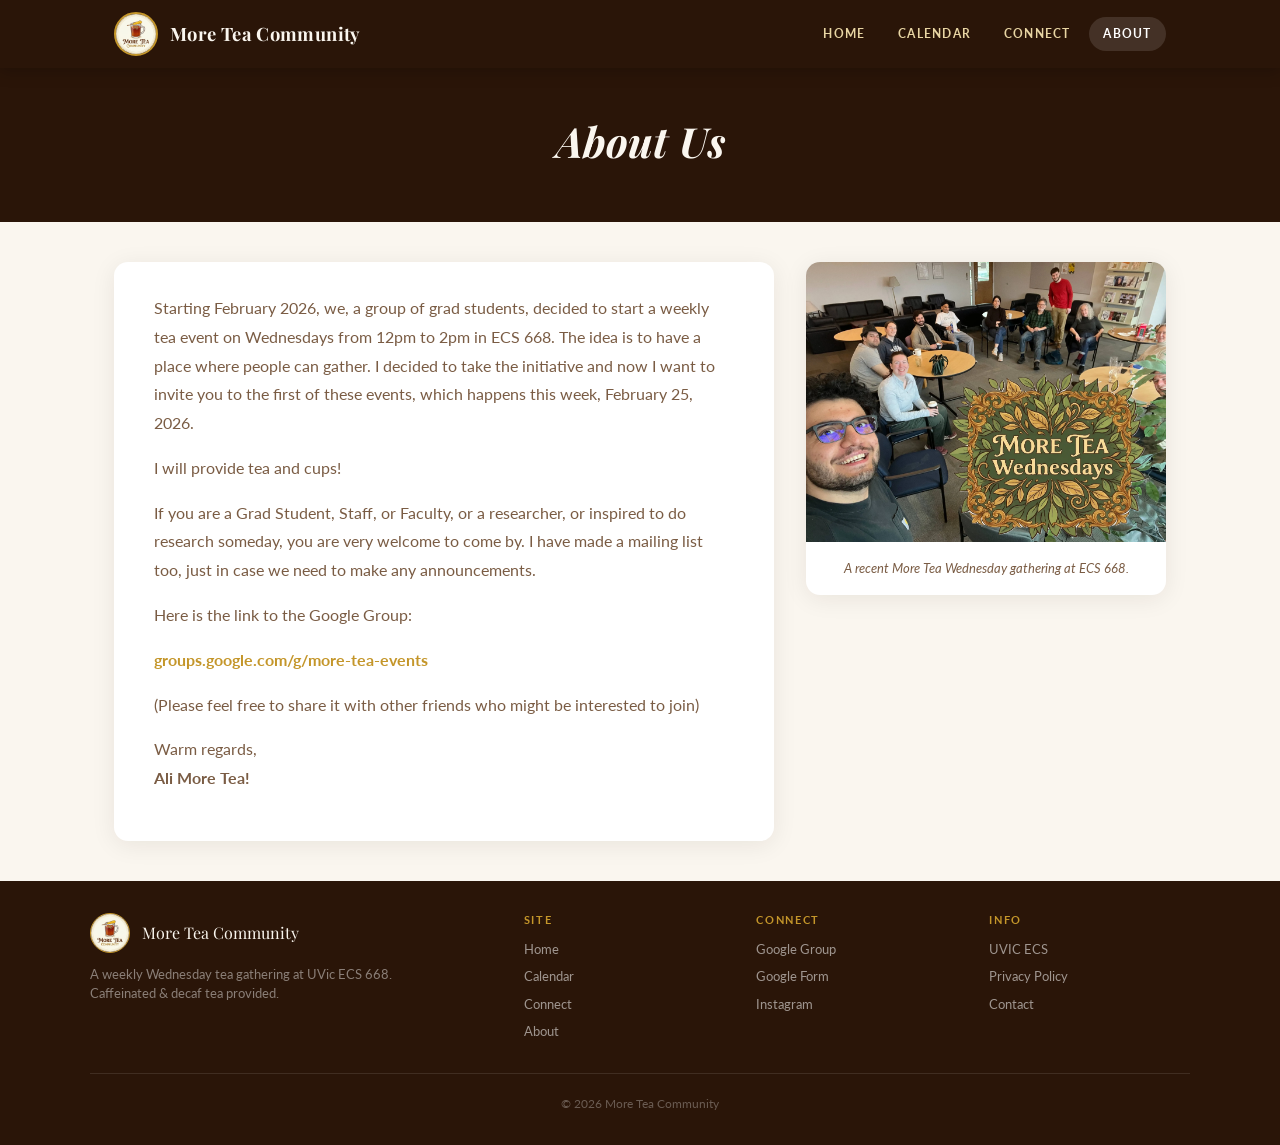
==== commit 10e705d5: "Switch to WebP images for better load performance Replace PNG/JPG with WebP versions from webP/ fold" ====
--- a/docs/about.html
+++ b/docs/about.html
@@ -15,7 +15,7 @@
   <nav class="navbar">
     <div class="nav-container">
       <a href="index.html" class="nav-brand">
-        <img src="images/logo.png" alt="More Tea Community Logo" class="nav-logo">
+        <img src="images/logo.webp" alt="More Tea Community Logo" class="nav-logo">
         <span class="nav-title">More Tea Community</span>
       </a>
       <button class="hamburger" id="hamburger" aria-label="Open menu" aria-expanded="false">
@@ -51,7 +51,7 @@
 
       <div>
         <div class="about-photo-card">
-          <img src="images/about_us_photo.jpg" alt="More Tea Community gathering">
+          <img src="images/about_us_photo.webp" alt="More Tea Community gathering">
           <p class="about-photo-caption">A recent More Tea Wednesday gathering at ECS 668.</p>
         </div>
       </div>
@@ -64,7 +64,7 @@
     <div class="footer-inner">
       <div>
         <div class="footer-brand">
-          <img src="images/logo.png" alt="More Tea Community Logo">
+          <img src="images/logo.webp" alt="More Tea Community Logo">
           <span>More Tea Community</span>
         </div>
         <p class="footer-tagline">
--- a/docs/css/style.css
+++ b/docs/css/style.css
@@ -215,7 +215,7 @@
    CALENDAR + JOIN SECTION (floral background)
    ============================================= */
 .cal-join-section {
-  background-image: url('../images/background.png');
+  background-image: url('../images/background.webp');
   background-size: cover;
   background-position: top center;
   background-repeat: no-repeat;
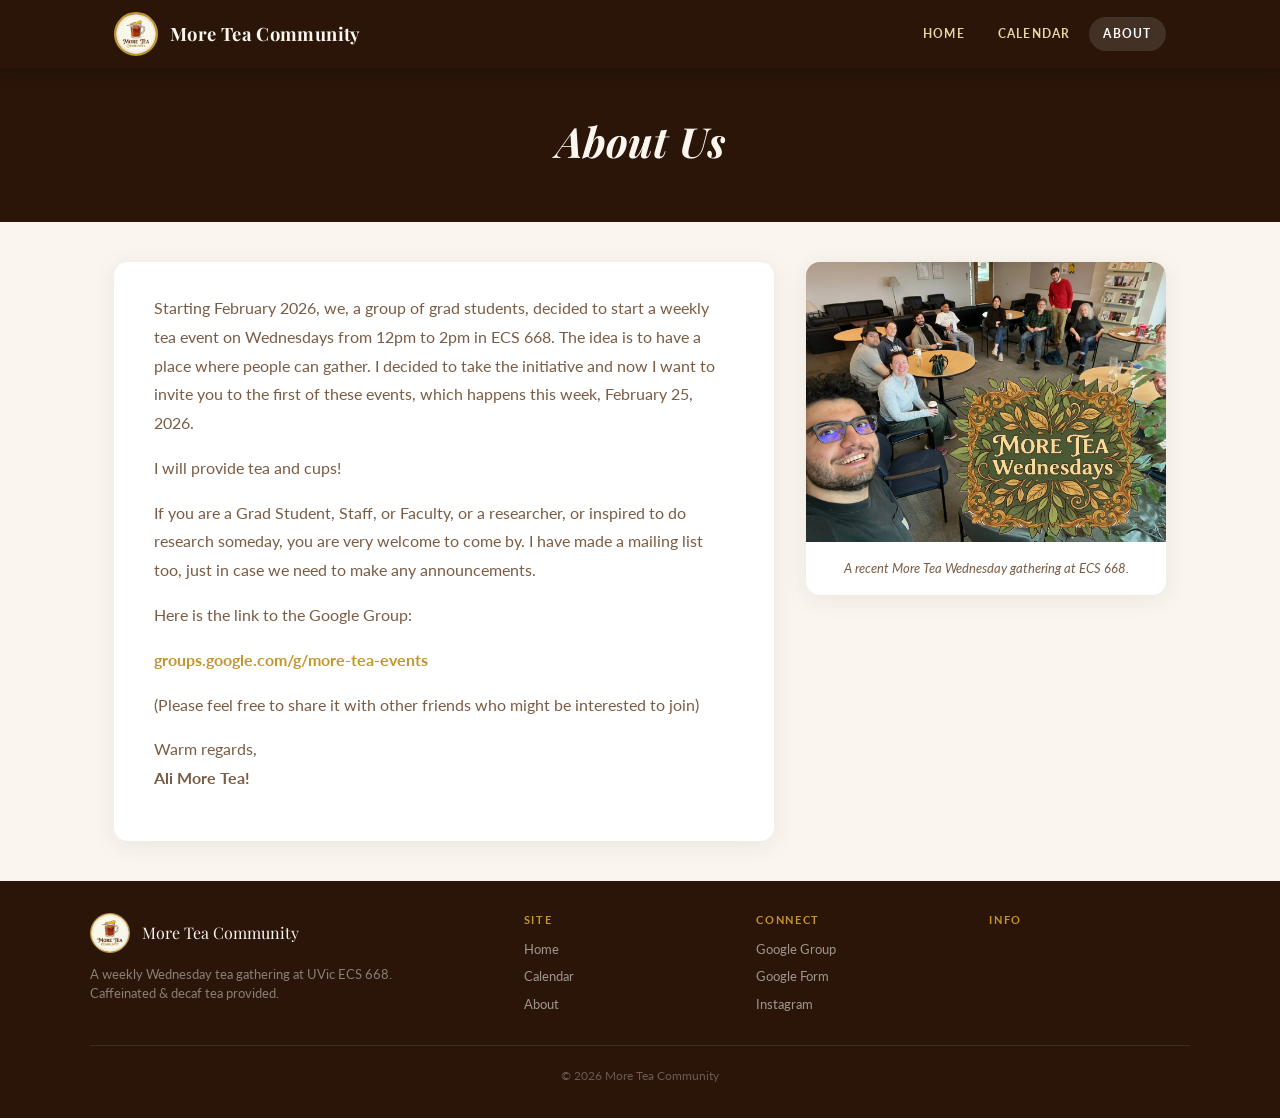
==== commit e2e06cae: "Remove Connect tab and footer links Connect panel already exists in the calendar page.  Co-Authored-" ====
--- a/docs/about.html
+++ b/docs/about.html
@@ -24,7 +24,6 @@
       <ul class="nav-links" id="nav-links">
         <li><a href="index.html">Home</a></li>
         <li><a href="calendar.html">Calendar</a></li>
-        <li><a href="connect.html">Connect</a></li>
         <li><a href="about.html" class="active">About</a></li>
       </ul>
     </div>
@@ -76,7 +75,6 @@
         <h4>Site</h4>
         <a href="index.html">Home</a>
         <a href="calendar.html">Calendar</a>
-        <a href="connect.html">Connect</a>
         <a href="about.html">About</a>
       </div>
       <div class="footer-col">
@@ -87,9 +85,6 @@
       </div>
       <div class="footer-col">
         <h4>Info</h4>
-        <a href="https://www.uvic.ca/ecs/" target="_blank" rel="noopener">UVIC ECS</a>
-        <a href="#">Privacy Policy</a>
-        <a href="connect.html">Contact</a>
       </div>
     </div>
     <div class="footer-bottom">
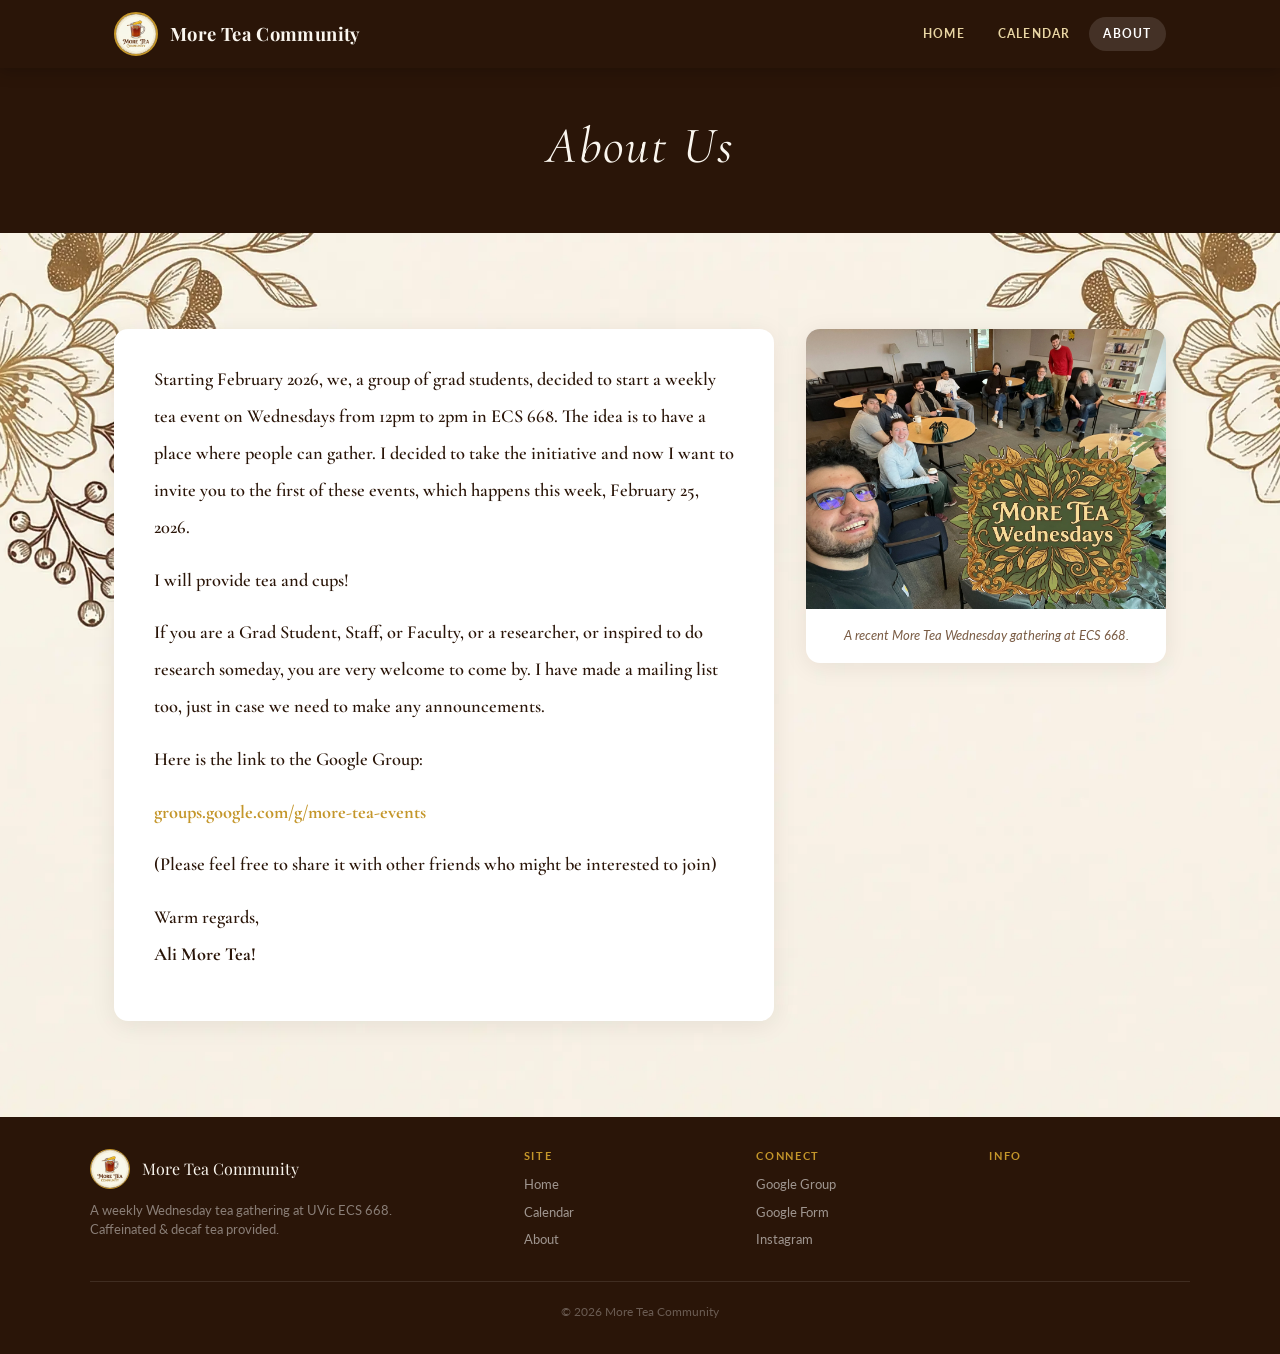
==== commit 96230be0: "Apply Cormorant Garamond font across site and remove .ics download - Add Cormorant Garamond for page" ====
--- a/docs/about.html
+++ b/docs/about.html
@@ -6,7 +6,7 @@
   <title>About - More Tea Community</title>
   <link rel="preconnect" href="https://fonts.googleapis.com">
   <link rel="preconnect" href="https://fonts.gstatic.com" crossorigin>
-  <link href="https://fonts.googleapis.com/css2?family=Playfair+Display:ital,wght@0,400;0,700;1,400;1,700&family=Lato:wght@300;400;700&display=swap" rel="stylesheet">
+  <link href="https://fonts.googleapis.com/css2?family=Cormorant+Garamond:ital,wght@0,300;0,400;0,600;1,300;1,400;1,600&family=Playfair+Display:ital,wght@0,400;0,700;1,400;1,700&family=Lato:wght@300;400;700&display=swap" rel="stylesheet">
   <link rel="stylesheet" href="css/style.css">
 </head>
 <body>
@@ -35,6 +35,7 @@
   </div>
 
   <!-- ABOUT CONTENT -->
+  <section class="cal-join-section">
   <div class="page-container full-width" style="max-width: 1100px;">
     <div class="about-layout">
 
@@ -57,6 +58,7 @@
 
     </div>
   </div>
+  </section>
 
   <!-- FOOTER -->
   <footer>
--- a/docs/css/style.css
+++ b/docs/css/style.css
@@ -16,6 +16,7 @@
   --text-muted:   #b08060;
 
   --font-heading: 'Playfair Display', Georgia, serif;
+  --font-display: 'Cormorant Garamond', Georgia, serif;
   --font-body:    'Lato', 'Helvetica Neue', Arial, sans-serif;
 
   --max-width:    1100px;
@@ -42,7 +43,7 @@
 
 body {
   font-family: var(--font-body);
-  background-color: var(--cream);
+  background-color: var(--brown-dark);
   color: var(--text);
   line-height: 1.65;
 }
@@ -194,6 +195,20 @@
   50%       { transform: translateX(-50%) translateY(10px); }
 }
 
+/* Hero scroll-away animation */
+.hero {
+  transition: margin-top 0.8s cubic-bezier(0.4, 0, 0.2, 1),
+              opacity 0.6s cubic-bezier(0.4, 0, 0.2, 1);
+}
+
+.hero.hero-exit {
+  margin-top: calc(-100vh + var(--nav-height));
+  opacity: 0;
+  pointer-events: none;
+  overflow: hidden;
+}
+
+
 /* =============================================
    PAGE LAYOUT (2-column: main + sidebar)
    ============================================= */
@@ -339,9 +354,9 @@
 }
 
 #month-label {
-  font-family: var(--font-heading);
-  font-size: 1rem;
-  font-weight: 700;
+  font-family: var(--font-display);
+  font-size: 1.15rem;
+  font-weight: 600;
   color: var(--brown-dark);
   min-width: 130px;
   text-align: center;
@@ -350,17 +365,18 @@
 .cal-grid {
   width: 100%;
   border-collapse: collapse;
-  font-size: 0.875rem;
+  font-family: var(--font-display);
+  font-size: 1rem;
+  font-weight: 600;
 }
 
 .cal-grid th {
   text-align: center;
   padding: 0.4rem 0.2rem;
   color: var(--text-muted);
-  font-weight: 700;
-  font-size: 0.7rem;
-  text-transform: uppercase;
-  letter-spacing: 0.08em;
+  font-weight: 600;
+  font-size: 0.8rem;
+  letter-spacing: 0.05em;
 }
 
 .cal-grid td {
@@ -639,6 +655,22 @@
   color: var(--brown-dark);
 }
 
+.btn-modern {
+  background-color: var(--brown-dark);
+  color: var(--white);
+  border: none;
+  font-family: var(--font-display);
+  font-size: 0.95rem;
+  font-weight: 600;
+  letter-spacing: 0.05em;
+  text-transform: none;
+}
+
+.btn-modern:hover {
+  background-color: var(--brown-mid);
+  color: var(--white);
+}
+
 .btn-hero {
   display: inline-flex;
   width: auto;
@@ -761,10 +793,12 @@
 }
 
 .page-hero h1 {
-  font-family: var(--font-heading);
-  font-size: clamp(1.8rem, 4vw, 2.6rem);
+  font-family: var(--font-display);
+  font-size: clamp(2.2rem, 5vw, 3.2rem);
   color: var(--cream);
   font-style: italic;
+  font-weight: 400;
+  letter-spacing: 0.04em;
   margin-bottom: 0.5rem;
 }
 
@@ -818,14 +852,20 @@
 }
 
 .about-body h2 {
-  font-size: 1.5rem;
+  font-family: var(--font-display);
+  font-size: 1.8rem;
+  font-weight: 400;
+  font-style: italic;
   margin-bottom: 1.25rem;
 }
 
 .about-body p {
-  color: var(--text-light);
+  font-family: var(--font-display);
+  font-size: 1.15rem;
+  font-weight: 600;
+  color: var(--brown-dark);
   margin-bottom: 1rem;
-  line-height: 1.8;
+  line-height: 2;
 }
 
 .about-body a {
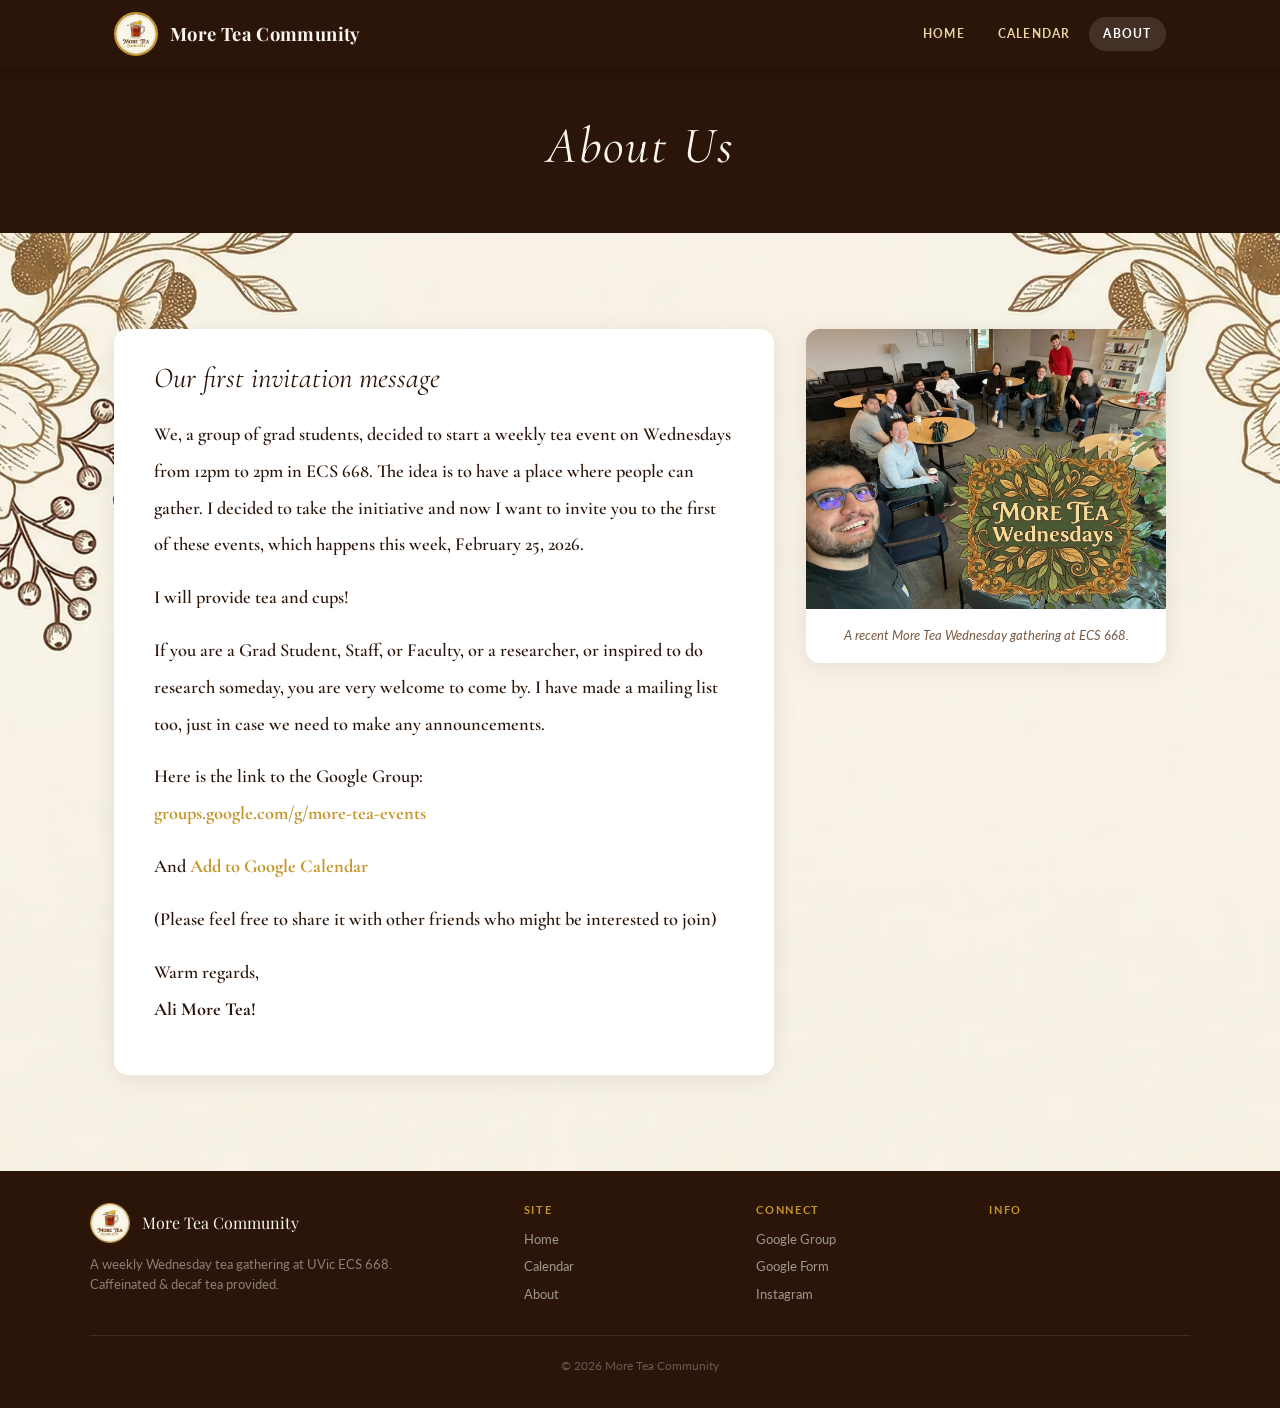
==== commit 5cfce883: "Hardcode About page content and add Google Calendar link Removes the dynamic GitHub README fetch in " ====
--- a/docs/about.html
+++ b/docs/about.html
@@ -40,11 +40,13 @@
     <div class="about-layout">
 
       <div class="about-body">
-        <p>Starting February 2026, we, a group of grad students, decided to start a weekly tea event on Wednesdays from 12pm to 2pm in ECS 668. The idea is to have a place where people can gather. I decided to take the initiative and now I want to invite you to the first of these events, which happens this week, February 25, 2026.</p>
+        <h2>Our first invitation message</h2>
+        <p>We, a group of grad students, decided to start a weekly tea event on Wednesdays from 12pm to 2pm in ECS 668. The idea is to have a place where people can gather. I decided to take the initiative and now I want to invite you to the first of these events, which happens this week, February 25, 2026.</p>
         <p>I will provide tea and cups!</p>
         <p>If you are a Grad Student, Staff, or Faculty, or a researcher, or inspired to do research someday, you are very welcome to come by. I have made a mailing list too, just in case we need to make any announcements.</p>
-        <p>Here is the link to the Google Group:</p>
-        <p><a href="https://groups.google.com/g/more-tea-events" target="_blank" rel="noopener">groups.google.com/g/more-tea-events</a></p>
+        <p>Here is the link to the Google Group:<br>
+        <a href="https://groups.google.com/g/more-tea-events" target="_blank" rel="noopener">groups.google.com/g/more-tea-events</a></p>
+        <p>And <a href="https://calendar.google.com/calendar/r?cid=webcal://alimorty.github.io/more_tea_community/more_tea.ics" target="_blank" rel="noopener">Add to Google Calendar</a></p>
         <p>(Please feel free to share it with other friends who might be interested to join)</p>
         <p>Warm regards,<br><strong>Ali More Tea!</strong></p>
       </div>
--- a/docs/css/style.css
+++ b/docs/css/style.css
@@ -783,6 +783,15 @@
   color: rgba(255,255,255,0.3);
 }
 
+.footer-bottom-logo {
+  width: min(140px, 25vw);
+  height: min(140px, 25vw);
+  border-radius: 50%;
+  object-fit: cover;
+  margin: 0.75rem auto 0;
+  opacity: 0.5;
+}
+
 /* =============================================
    PAGE HERO (inner pages)
    ============================================= */
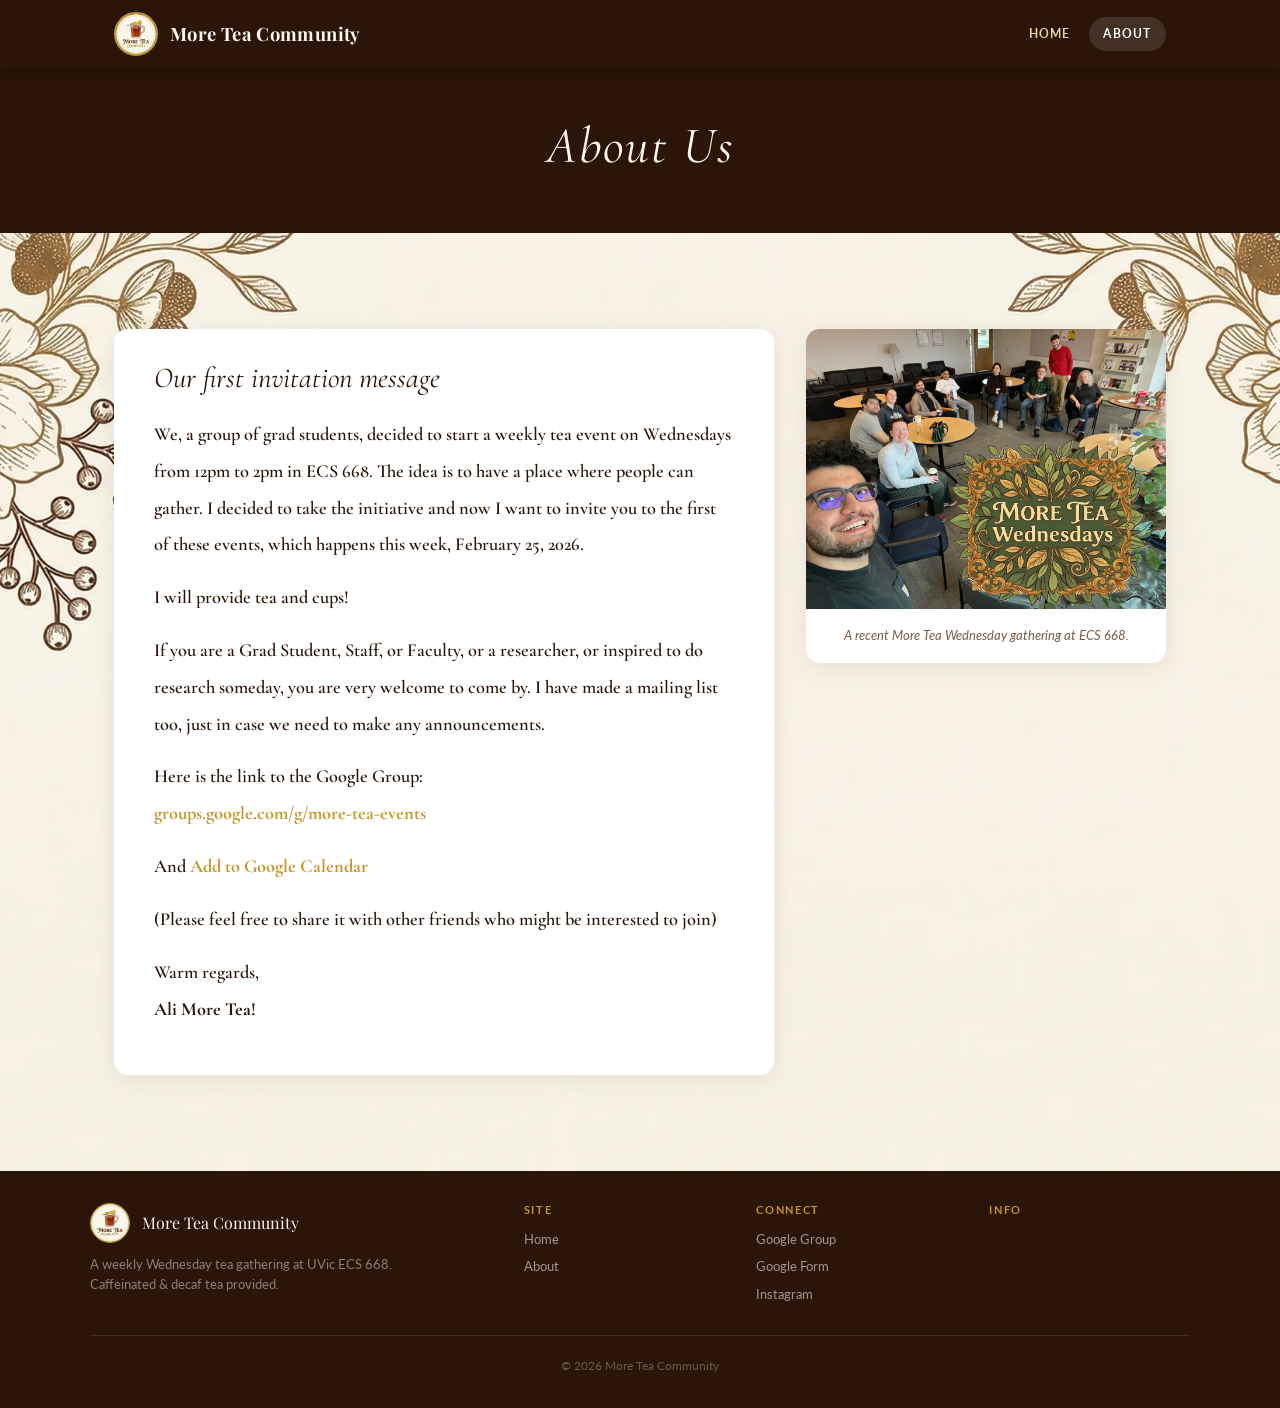
==== commit ad38aaf8: "Remove Calendar nav tab and reorder/square join panel buttons - Remove Calendar link from navbar and" ====
--- a/docs/about.html
+++ b/docs/about.html
@@ -23,7 +23,6 @@
       </button>
       <ul class="nav-links" id="nav-links">
         <li><a href="index.html">Home</a></li>
-        <li><a href="calendar.html">Calendar</a></li>
         <li><a href="about.html" class="active">About</a></li>
       </ul>
     </div>
@@ -78,7 +77,6 @@
       <div class="footer-col">
         <h4>Site</h4>
         <a href="index.html">Home</a>
-        <a href="calendar.html">Calendar</a>
         <a href="about.html">About</a>
       </div>
       <div class="footer-col">
--- a/docs/css/style.css
+++ b/docs/css/style.css
@@ -592,7 +592,7 @@
   width: 100%;
   padding: 0.75rem 1.25rem;
   border: none;
-  border-radius: 50px;
+  border-radius: 8px;
   font-family: var(--font-body);
   font-size: 0.82rem;
   font-weight: 700;
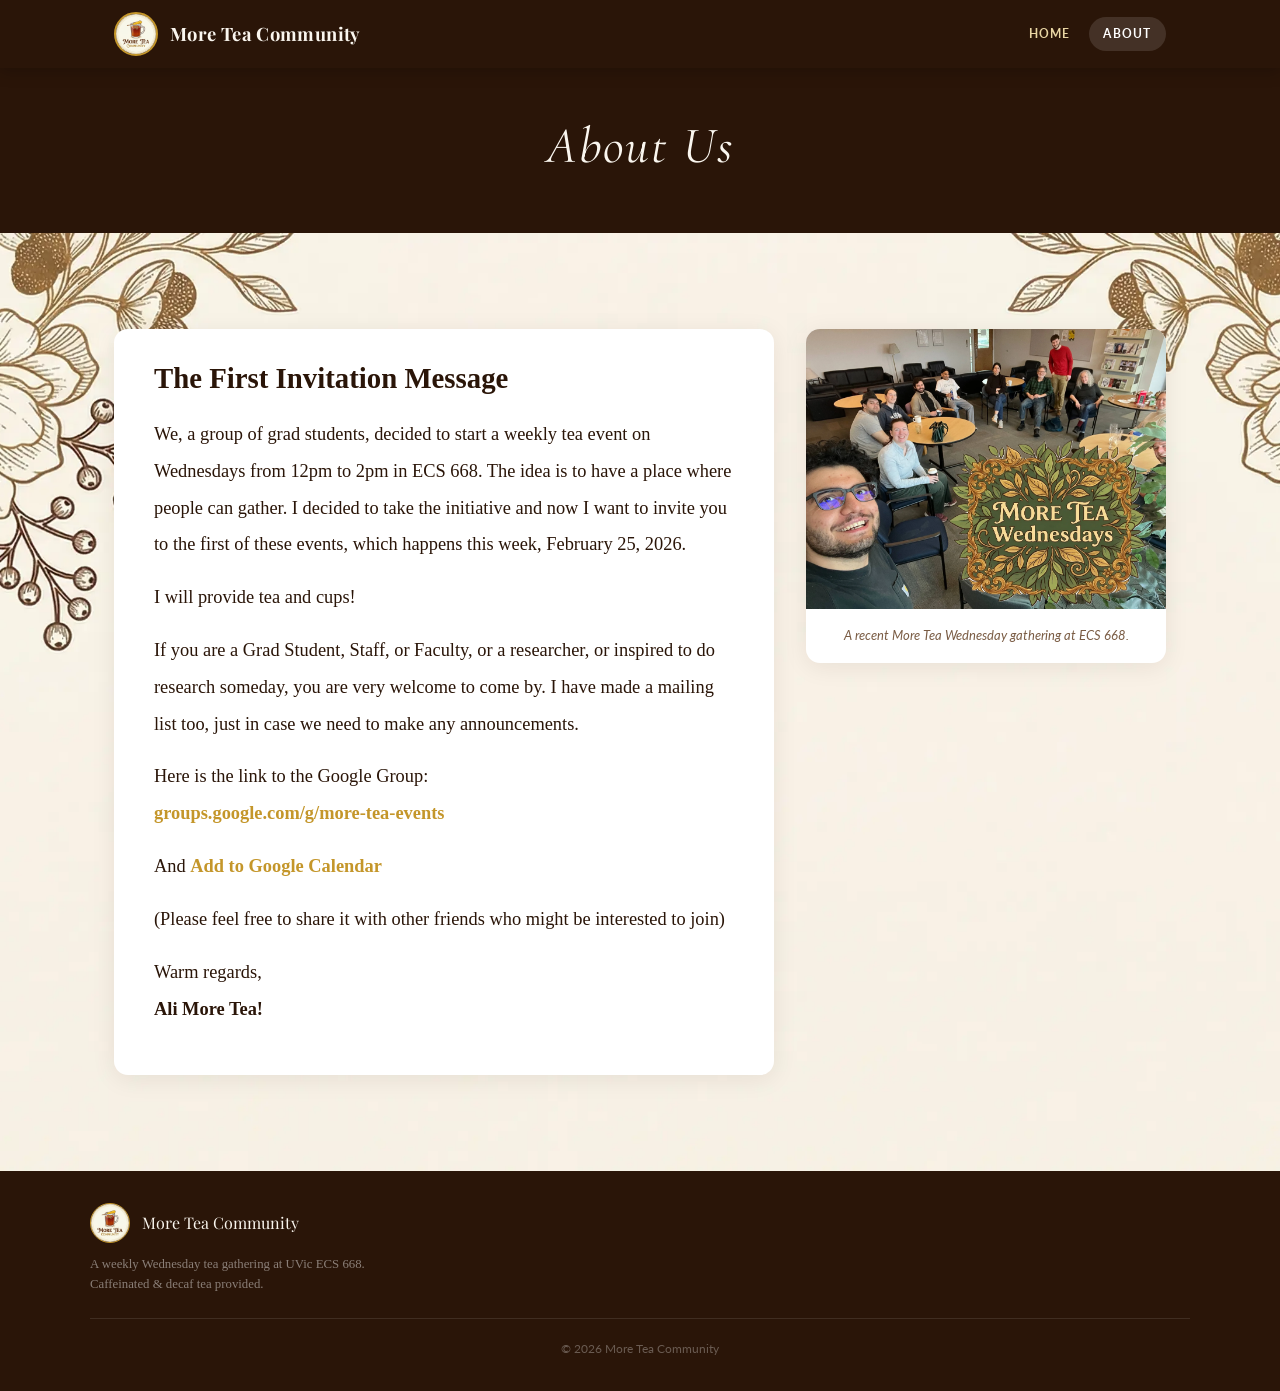
==== commit 8e09373f: "Use Calisto MT for about page text and footer tagline, rename heading Co-Authored-By: Claude Opus 4." ====
--- a/docs/about.html
+++ b/docs/about.html
@@ -39,13 +39,13 @@
     <div class="about-layout">
 
       <div class="about-body">
-        <h2>Our first invitation message</h2>
+        <h2>The First Invitation Message</h2>
         <p>We, a group of grad students, decided to start a weekly tea event on Wednesdays from 12pm to 2pm in ECS 668. The idea is to have a place where people can gather. I decided to take the initiative and now I want to invite you to the first of these events, which happens this week, February 25, 2026.</p>
         <p>I will provide tea and cups!</p>
         <p>If you are a Grad Student, Staff, or Faculty, or a researcher, or inspired to do research someday, you are very welcome to come by. I have made a mailing list too, just in case we need to make any announcements.</p>
         <p>Here is the link to the Google Group:<br>
         <a href="https://groups.google.com/g/more-tea-events" target="_blank" rel="noopener">groups.google.com/g/more-tea-events</a></p>
-        <p>And <a href="https://calendar.google.com/calendar/r?cid=webcal://alimorty.github.io/more_tea_community/more_tea.ics" target="_blank" rel="noopener">Add to Google Calendar</a></p>
+        <p>And <a href="https://calendar.google.com/calendar/r?cid=webcal://alimorty.github.io/more_tea/more_tea.ics" target="_blank" rel="noopener">Add to Google Calendar</a></p>
         <p>(Please feel free to share it with other friends who might be interested to join)</p>
         <p>Warm regards,<br><strong>Ali More Tea!</strong></p>
       </div>
@@ -74,20 +74,6 @@
           Caffeinated &amp; decaf tea provided.
         </p>
       </div>
-      <div class="footer-col">
-        <h4>Site</h4>
-        <a href="index.html">Home</a>
-        <a href="about.html">About</a>
-      </div>
-      <div class="footer-col">
-        <h4>Connect</h4>
-        <a href="https://groups.google.com/g/more-tea-events" target="_blank" rel="noopener">Google Group</a>
-        <a href="https://forms.gle/kcf3Vxw85UXemDen9" target="_blank" rel="noopener">Google Form</a>
-        <a href="https://www.instagram.com/more_tea_communi_tea" target="_blank" rel="noopener">Instagram</a>
-      </div>
-      <div class="footer-col">
-        <h4>Info</h4>
-      </div>
     </div>
     <div class="footer-bottom">
       &copy; 2026 More Tea Community
--- a/docs/css/style.css
+++ b/docs/css/style.css
@@ -15,7 +15,7 @@
   --text-light:   #7a5c44;
   --text-muted:   #b08060;
 
-  --font-heading: 'Playfair Display', Georgia, serif;
+  --font-heading: 'Calisto MT', 'Playfair Display', Georgia, serif;
   --font-display: 'Cormorant Garamond', Georgia, serif;
   --font-body:    'Lato', 'Helvetica Neue', Arial, sans-serif;
 
@@ -201,6 +201,10 @@
               opacity 0.6s cubic-bezier(0.4, 0, 0.2, 1);
 }
 
+.hero.no-transition {
+  transition: none !important;
+}
+
 .hero.hero-exit {
   margin-top: calc(-100vh + var(--nav-height));
   opacity: 0;
@@ -241,7 +245,7 @@
   max-width: var(--max-width);
   margin: 0 auto;
   display: grid;
-  grid-template-columns: 1fr 260px;
+  grid-template-columns: 1fr 300px;
   gap: 2rem;
   align-items: start;
 }
@@ -279,6 +283,7 @@
 }
 
 .join-panel-label {
+  font-family: var(--font-heading);
   font-size: 0.68rem;
   font-weight: 700;
   letter-spacing: 0.18em;
@@ -750,6 +755,7 @@
 }
 
 .footer-tagline {
+  font-family: 'Calisto MT', 'Bookman Old Style', Garamond, serif;
   font-size: 0.8rem;
   color: rgba(255,255,255,0.45);
   line-height: 1.5;
@@ -861,17 +867,17 @@
 }
 
 .about-body h2 {
-  font-family: var(--font-display);
+  font-family: 'Calisto MT', 'Bookman Old Style', Garamond, serif;
   font-size: 1.8rem;
+  font-weight: 700;
+  font-style: normal;
+  margin-bottom: 1.25rem;
+}
+
+.about-body p {
+  font-family: 'Calisto MT', 'Bookman Old Style', Garamond, serif;
+  font-size: 1.15rem;
   font-weight: 400;
-  font-style: italic;
-  margin-bottom: 1.25rem;
-}
-
-.about-body p {
-  font-family: var(--font-display);
-  font-size: 1.15rem;
-  font-weight: 600;
   color: var(--brown-dark);
   margin-bottom: 1rem;
   line-height: 2;
